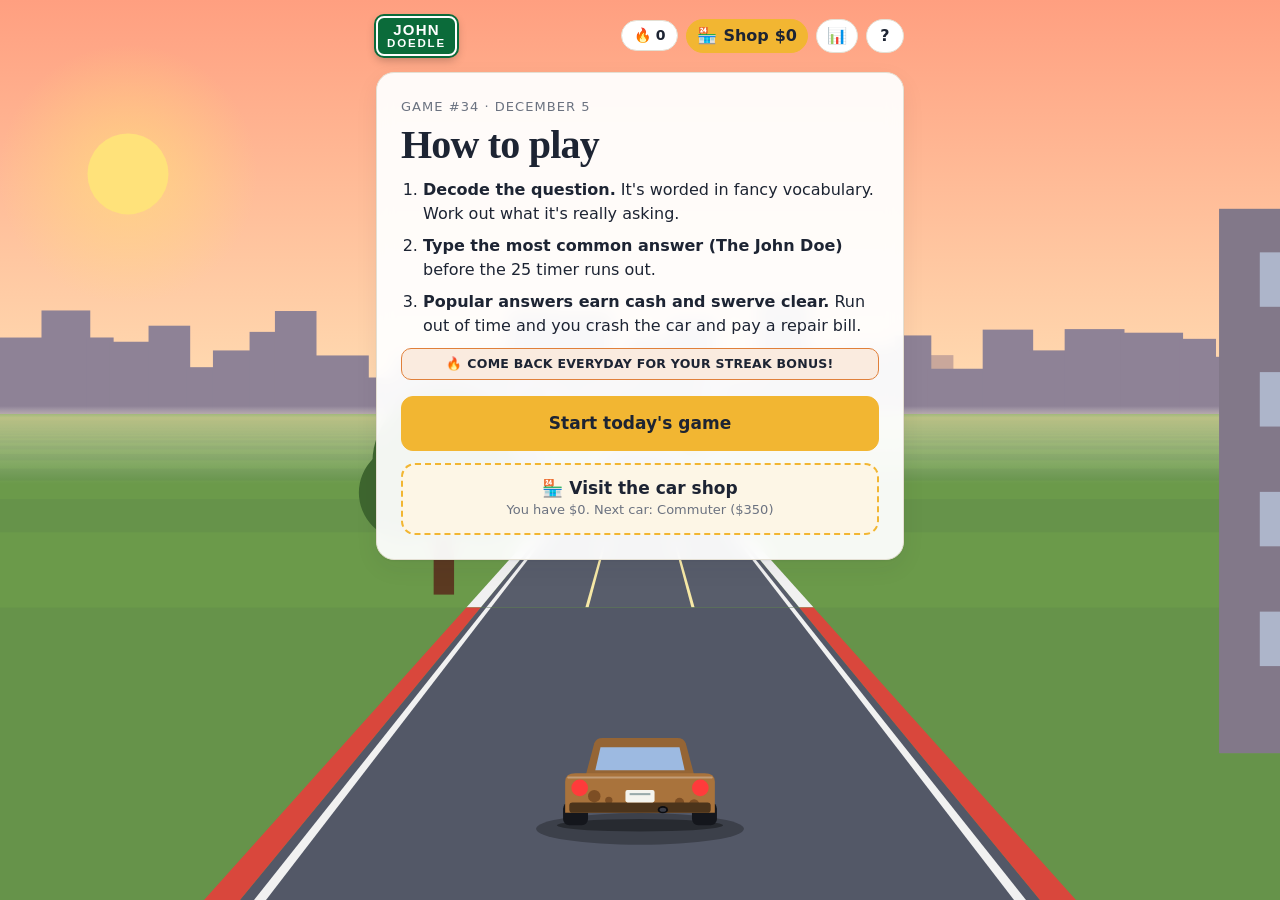
==== public/index.html @ d58e7b42 "Repair price per tier (cheapest car's price for the whole tier), animals drawn to real scale next to" ====
<!doctype html>
<html lang="en">
<head>
  <meta charset="utf-8">
  <meta name="viewport" content="width=device-width, initial-scale=1">
  <title>John Doedle</title>
  <meta name="description" content="A daily game of 7 questions. Decode a fancy-worded question and type the answer most people would give before the obstacle hits you. Earn cash and buy better cars.">
  <link rel="icon" href="favicon.svg" type="image/svg+xml">
  <link rel="apple-touch-icon" href="apple-touch-icon.png">
  <meta name="theme-color" content="#f2b632">
  <!-- Link previews (Open Graph / Twitter). Update the URLs below if you add a custom domain. -->
  <link rel="canonical" href="https://thedailystation.com/johndoedle/">
  <meta property="og:type" content="website">
  <meta property="og:site_name" content="John Doedle">
  <meta property="og:title" content="John Doedle: think like everyone else">
  <meta property="og:description" content="A daily game. You get a question, you type the answer most people would give. Answer before the obstacle hits you, earn cash, and buy better cars.">
  <meta property="og:url" content="https://thedailystation.com/johndoedle/">
  <meta property="og:image" content="https://thedailystation.com/johndoedle/og-image-v4.png">
  <meta property="og:image:width" content="1200">
  <meta property="og:image:height" content="630">
  <meta property="og:image:alt" content="A car driving down a road toward an obstacle, with an exit sign asking, in fancy vocabulary, for a fragrant bloom given as a gift">
  <meta name="twitter:card" content="summary_large_image">
  <meta name="twitter:title" content="John Doedle: think like everyone else">
  <meta name="twitter:description" content="A daily game. You get a question, you type the answer most people would give. Answer before the obstacle hits you, earn cash, and buy better cars.">
  <meta name="twitter:image" content="https://thedailystation.com/johndoedle/og-image-v4.png">
  <link rel="stylesheet" href="styles.css?v=__V__">
</head>
<body>
  <!-- Full-screen driving scene (drawn by scene.js). Decorative, so hidden from screen readers. -->
  <div class="scene" id="scene" aria-hidden="true"></div>

  <header class="top">
    <a class="brand" href="./" aria-label="John Doedle home">
      <span class="brand-sign" aria-hidden="true"><b>JOHN</b><b>DOEDLE</b></span>
    </a>
    <!-- Shown instead of the logo on the end screen, so players can go back to the hub without closing the app. -->
    <a class="home-btn" id="home-btn" href="https://thedailystation.com/" hidden aria-label="Return to The Daily Station"><span aria-hidden="true">&#9664; RETURN TO</span><span aria-hidden="true">DAILY STATION</span></a>
    <div class="chips">
      <span class="chip" id="streak-chip" title="Days in a row you've finished">🔥 <b id="streak">0</b></span>
      <button class="chip chip-btn wallet" id="wallet-btn" type="button" aria-label="Car shop. Your cash is shown on the button." title="Car shop: spend your cash"><span aria-hidden="true">&#127978;</span><span class="shop-word">Shop</span><b id="wallet">$0</b><i class="dot" id="shop-dot" hidden aria-hidden="true"></i></button>
      <button class="chip chip-btn" id="stats-btn" type="button" aria-label="Your stats" title="Your stats">&#128202;</button>
      <button class="chip chip-btn" id="help-btn" type="button" aria-label="How to play" title="How to play">?</button>
    </div>
  </header>

  <main>
    <p class="repair-tag" id="repair-tag" hidden>&#128295; Your car needs repairs</p>

    <!-- INTRO -->
    <section id="intro" class="card" hidden>
      <p class="eyebrow" id="intro-day"></p>
      <p class="reset-notice" id="reset-notice" hidden role="status"></p>
      <h1>How to play</h1>
      <ol class="steps htp">
        <li><b>Decode the question.</b> It's worded in fancy vocabulary. Work out what it's really asking.</li>
        <li><b>Type the most common answer (The John Doe)</b> before the <span id="htp-secs">25</span> timer runs out.</li>
        <li><b>Popular answers earn cash and swerve clear.</b> Run out of time and you crash the car and pay a repair bill.</li>
      </ol>
      <p class="streak-line">&#128293; COME BACK EVERYDAY FOR YOUR STREAK BONUS!</p>
      <section class="reward" id="reward" hidden aria-live="polite">
        <h2 id="reward-title">&#128293; Streak reward</h2>
        <div class="reward-items">
          <div class="reward-item"><span class="reward-ico" aria-hidden="true">&#128176;</span><b id="reward-pct">+10%</b><small>cash bonus on today's earnings</small></div>
          <div class="reward-item"><span class="reward-ico" aria-hidden="true">&#127873;</span><b>Mystery box</b><small id="reward-box-note">a random puzzle piece</small><button class="btn primary" type="button" id="reward-open">Open it</button></div>
        </div>
        <p class="reward-result" id="reward-result" role="status"></p>
      </section>
      <button class="btn primary" id="start">Start today's game</button>
      <button class="shop-cta" type="button" data-shop-cta><span class="shop-cta-t">&#127978; Visit the car shop</span><small class="shop-cta-s"></small></button>
    </section>

    <!-- PLAY -->
    <section id="play" class="card" hidden>
      <div class="meta">
        <span id="qnum">Question 1 of 7</span>
        <span id="running">$0 today</span>
      </div>
      <div class="timer" aria-hidden="true"><div class="timer-bar" id="timer-bar"></div></div>
      <div class="timer-text" id="timer-text" aria-live="off">25</div>
      <p class="eyebrow card-eyebrow">Next exit: the question is</p>
      <h2 id="prompt" class="answer-card"></h2>
      <p class="ask">Type the answer most people would give.</p>
      <form id="answer-form" autocomplete="off">
        <input id="answer" type="text" placeholder="Type your answer..." maxlength="40" autocapitalize="none" autocorrect="off" spellcheck="false" aria-label="Your answer">
        <button class="btn primary" type="submit" id="submit">Answer</button>
      </form>
      <p class="hint" id="answer-hint" role="alert" hidden>That's not an answer. Try again before time runs out.</p>
      <p class="judging" id="judging" role="status" hidden>Checking your answer...</p>
      <div id="feedback" class="feedback" hidden aria-live="polite">
        <div class="pts" id="fb-pts"></div>
        <div class="fb-level" id="fb-level"></div>
        <div class="fb-text" id="fb-text"></div>
        <div class="fb-plain" id="fb-plain"></div>
        <button class="btn" id="next">Next</button>
      </div>
    </section>

    <!-- RESULTS -->
    <section id="results" class="card" hidden>
      <p class="eyebrow" id="res-day"></p>
      <div class="finale" id="finale" aria-live="polite">
        <button class="mute-btn" id="mute-btn" type="button" aria-label="Sound on or off" title="Sound on or off">&#128266;</button>
        <div class="finale-won">
          <small id="finale-label">You won</small>
          <div class="finale-amt" id="finale-amt"><span id="total">$0</span></div>
          <div class="finale-sub" id="finale-sub">of $700 possible</div>
          <div class="finale-pills" id="finale-pills"></div>
        </div>
        <div class="finale-car" id="finale-car" hidden>
          <div class="finale-car-svg" id="finale-car-svg"></div>
          <div class="finale-chart" id="finale-chart" aria-hidden="true"></div>
          <div class="finale-fx" id="finale-fx" aria-hidden="true"></div>
          <div class="finale-status" id="finale-status"></div>
        </div>
        <div class="finale-line finale-cost" id="finale-cost" hidden></div>
        <div class="finale-line finale-cost" id="finale-debt" hidden></div>
      </div>
      <div class="after" id="after">
        <p class="verdict" id="verdict"></p>
        <button class="shop-cta" style="margin:0 0 16px" type="button" data-shop-cta><span class="shop-cta-t">&#127978; Visit the car shop</span><small class="shop-cta-s"></small></button>
        <ol class="breakdown" id="breakdown"></ol>
        <div class="actions">
          <button class="btn primary" id="share">Copy result</button>
          <span class="copied" id="copied" hidden>Copied!</span>
        </div>
        <p class="next-up">Next game in <b id="countdown">--:--:--</b></p>
      </div>
    </section>

    <noscript><p class="card">John Doedle needs JavaScript to run.</p></noscript>
  </main>

  <!-- How to play -->
  <dialog id="help-dialog" class="modal" aria-labelledby="help-title">
    <div class="modal-body">
      <h2 id="help-title">How to play</h2>
      <ol class="steps">
        <li><b>You get a question</b> on an exit sign, worded in fancy vocabulary (<em>Cite a savory garnish customarily strewn atop a baked, saucy disc of cheesy dough</em> means a pizza topping). Decode it first. The plain version is shown after you answer. A farm animal wanders onto the road far ahead, and it gets closer as the clock runs down. It gets bigger with every question.</li>
        <li><b>Type the answer most people would give</b> before it reaches you. Typos are forgiven.</li>
        <li><b>Score anything and you swerve clear.</b> Only running out of time makes you crash into it: an answer that isn't one of the options just shakes off and you can keep trying. Every crash costs a repair bill that depends on your car's tier: $25 for the starter tier, then $199, $1,581, $7,488 and $35,460 for the top tier. When your run ends you watch your winnings roll in, then your car is repaired automatically and the bill comes out of your cash. If the bill is bigger than your cash, your cash goes negative and you owe it: pay it off within a week or your most valuable car is taken as collateral (never the starter car, and it doesn't matter which car you are driving) and your balance goes back to $0.</li>
        <li><b>The more popular your answer, the more cash you earn.</b> Only the #1 answer (<em>pepperoni</em>) is a John Doe: $100. The next 3 are Average Joes ($85), the next 5 Neighbors ($60), the next 10 Strangers ($30). Every other answer on the list is an Alien: $10.</li>
        <li><b>Your cash adds up every day.</b> Spend it in the <b>Shop</b> (top right) on better cars. Cars are sorted by answer level: cheap starters are Aliens, and the absurd Midnight Monster Tractor is a John Doe.</li>
        <li><b>Every car boosts your winnings.</b> The car you have equipped adds a bonus to your total at the end of each round, from +1% for the first car up to +20,000% for the Big Green Tractor. The Midnight Monster Tractor gives no bonus: own it, finish 10 perfect games (7 out of 7 John Does) and you can reset to a new planet, keeping only the planet. Each planet adds +25% to all your winnings for good.</li>
        <li><b>Keep a streak.</b> Play two or more days in a row and each day starts with a cash bonus for that day's earnings (it grows every day, up to +50%) and a mystery box. A box holds a puzzle piece for one level of cars; collect enough pieces for a car and it's yours for free. Pricier levels have rarer pieces.</li>
      </ol>
      <p class="modal-note">Seven questions a day, with a new set at midnight Eastern time. A perfect day is $700.</p>
      <form method="dialog"><button class="btn primary" id="help-ok">Got it</button></form>
    </div>
  </dialog>

  <!-- Stats (built from this browser's saved games) -->
  <dialog id="stats-dialog" class="modal" aria-labelledby="stats-title">
    <div class="modal-body">
      <h2 id="stats-title">Your stats</h2>
      <div id="stats-content"></div>
      <p class="modal-note">Saved in this browser only.</p>
      <form method="dialog"><button class="btn">Close</button></form>
    </div>
  </dialog>

  <!-- Shop: spend your cash on cars -->
  <dialog id="shop-dialog" class="modal" aria-labelledby="shop-title">
    <div class="modal-body">
      <h2 id="shop-title">Car shop</h2>
      <p class="shop-wallet">Your cash: <b id="shop-balance">$0</b></p>
      <div class="shop-pieces" id="shop-pieces"></div>
      <p class="shop-msg" id="shop-msg" role="status" aria-live="polite"></p>
      <div id="shop-list"></div>
      <p class="modal-note">Buy a car with cash, or put puzzle pieces of its level toward it. Cash and pieces are saved in this browser.</p>
      <form method="dialog"><button class="btn">Close</button></form>
    </div>
  </dialog>

  <!-- Debt: the one-time warning, and the "thank you for your donation" notice when a car is taken -->
  <dialog id="debt-dialog" class="modal" aria-labelledby="debt-title">
    <div class="modal-body debt-body">
      <div class="debt-face" id="debt-face" aria-hidden="true">&#128512;</div>
      <h2 id="debt-title"></h2>
      <p id="debt-body"></p>
      <form method="dialog"><button class="btn primary">OK</button></form>
    </div>
  </dialog>

  <!-- Browsers keep script files for hours, which can mix an old game.js with new files and leave the page blank.
       The Worker replaces __V__ with the id of the current deployment, so every deploy makes every browser fetch fresh copies. -->
  <script type="importmap">
{
  "imports": {
    "./animals.js": "./animals.js?v=__V__",
    "./cars.js": "./cars.js?v=__V__",
    "./scene.js": "./scene.js?v=__V__",
    "./lib/bank.js": "./lib/bank.js?v=__V__",
    "./lib/daily-questions.js": "./lib/daily-questions.js?v=__V__",
    "./lib/fancy.js": "./lib/fancy.js?v=__V__",
    "./lib/planets.js": "./lib/planets.js?v=__V__",
    "./lib/questions.js": "./lib/questions.js?v=__V__",
    "./lib/questions2.js": "./lib/questions2.js?v=__V__",
    "./lib/rules.js": "./lib/rules.js?v=__V__",
    "./lib/schedule.js": "./lib/schedule.js?v=__V__",
    "./lib/scoring.js": "./lib/scoring.js?v=__V__",
    "./lib/standing.js": "./lib/standing.js?v=__V__",
    "./lib/text.js": "./lib/text.js?v=__V__"
  }
}
  </script>
  <script type="module" src="game.js?v=__V__"></script>
</body>
</html>
---- public/styles.css ----
:root {
  --bg: #f4f1ea;
  --card: #ffffff;
  --ink: #1d2433;
  --muted: #6b7280;
  --line: #e4dfd3;
  --accent: #f2b632;
  --accent-ink: #1d2433;
  --good: #2f9e63;
  --warn: #d9822b;
  --bad: #c9473f;
  --l-alien: #2f7fd6;
  --l-stranger: #8a4fd6;
  --l-neighbor: #d9822b;
  --l-joe: #b8a21a;
  --l-johndoe: #2f9e63;
  --l-imposter: #6b7280;
  --l-nothing: #6b7280;
  --shadow: 0 1px 2px rgba(29, 36, 51, .06), 0 8px 24px rgba(29, 36, 51, .06);
}
@media (prefers-color-scheme: dark) {
  :root {
    --bg: #12151d;
    --card: #1b202c;
    --ink: #f1eee6;
    --muted: #9aa3b2;
    --line: #2a3142;
    --shadow: none;
  }
}
* { box-sizing: border-box; }
html { -webkit-text-size-adjust: 100%; }
body {
  margin: 0;
  background: var(--bg);
  color: var(--ink);
  font: 16px/1.5 system-ui, -apple-system, "Segoe UI", Roboto, sans-serif;
  min-height: 100vh;
  display: flex;
  flex-direction: column;
}
[hidden] { display: none !important; }

.top {
  display: flex; align-items: center; justify-content: space-between;
  width: 100%; max-width: 560px; margin: 0 auto; padding: 16px;
}
.brand { display: flex; align-items: center; gap: 10px; color: inherit; text-decoration: none; }
.brand-mark {
  display: grid; place-items: center; width: 34px; height: 34px; border-radius: 9px;
  background: var(--accent); color: var(--accent-ink); font: 700 15px Georgia, serif;
}
.brand-name { font: 700 22px Georgia, "Times New Roman", serif; letter-spacing: -.01em; }
.chip { background: var(--card); border: 1px solid var(--line); padding: 4px 12px; border-radius: 999px; font-size: 14px; }

main { width: 100%; max-width: 560px; margin: 0 auto; padding: 0 16px 32px; flex: 1; }
.card { background: var(--card); border: 1px solid var(--line); border-radius: 18px; padding: 24px; box-shadow: var(--shadow); }
.eyebrow { margin: 0 0 8px; font-size: 13px; text-transform: uppercase; letter-spacing: .08em; color: var(--muted); }
h1 { margin: 0 0 12px; font: 700 40px/1.05 Georgia, "Times New Roman", serif; letter-spacing: -.02em; }
h2 { margin: 8px 0 20px; font: 700 26px/1.2 Georgia, "Times New Roman", serif; }
.lead { margin: 0 0 16px; font-size: 18px; }
.rules { margin: 0 0 24px; padding-left: 20px; color: var(--muted); }
.rules li { margin: 4px 0; }
.rules b { color: var(--ink); }

.btn {
  font: inherit; font-weight: 600; cursor: pointer; padding: 12px 20px; border-radius: 12px;
  border: 1px solid var(--line); background: var(--card); color: var(--ink);
}
.btn.primary { background: var(--accent); border-color: var(--accent); color: var(--accent-ink); }
.btn:hover { filter: brightness(.96); }
.btn:focus-visible, input:focus-visible { outline: 3px solid color-mix(in srgb, var(--accent) 60%, transparent); outline-offset: 2px; }
#intro .btn { width: 100%; padding: 14px; font-size: 17px; }

.meta { display: flex; justify-content: space-between; color: var(--muted); font-size: 14px; }
.timer { height: 8px; background: var(--line); border-radius: 99px; overflow: hidden; margin-top: 12px; }
.timer-bar { height: 100%; width: 100%; background: var(--good); transform-origin: left; transition: background .3s; }
.timer-bar.low { background: var(--warn); }
.timer-bar.critical { background: var(--bad); }
.timer-text { text-align: right; font-variant-numeric: tabular-nums; font-size: 14px; color: var(--muted); margin-top: 4px; }

#answer-form { display: flex; gap: 8px; }
#answer-form input {
  flex: 1; min-width: 0; font: inherit; font-size: 18px; padding: 12px 14px; border-radius: 12px;
  border: 2px solid var(--line); background: var(--bg); color: var(--ink);
}
#answer-form input:focus { border-color: var(--accent); outline: none; }

.hint { margin: 8px 0 0; color: var(--bad); font-size: 14px; }
#answer-form input[aria-invalid="true"] { border-color: var(--bad); }
.shake { animation: shake .4s; }
@keyframes shake {
  10%, 90% { transform: translateX(-2px); }
  20%, 80% { transform: translateX(4px); }
  30%, 50%, 70% { transform: translateX(-7px); }
  40%, 60% { transform: translateX(7px); }
}
.feedback { margin-top: 20px; padding: 16px; border-radius: 14px; background: var(--bg); border: 1px solid var(--line); text-align: center; }
.feedback .pts { font: 700 44px/1 Georgia, serif; }
.feedback .fb-text { margin: 6px 0 14px; color: var(--muted); }
.fb-level { margin-top: 4px; font-weight: 700; }
.lvl-alien { color: var(--l-alien); }
.lvl-stranger { color: var(--l-stranger); }
.lvl-neighbor { color: var(--l-neighbor); }
.lvl-joe { color: var(--l-joe); }
.lvl-johndoe { color: var(--l-johndoe); }
.lvl-imposter { color: var(--l-imposter); }
.lvl-nothing { color: var(--l-nothing); }
.levels { list-style: none; margin: 0 0 12px; padding: 0; border: 1px solid var(--line); border-radius: 12px; overflow: hidden; }
.levels li { display: flex; justify-content: space-between; gap: 16px; align-items: baseline; padding: 9px 14px; border-top: 1px solid var(--line); font-weight: 600; }
.levels li:first-child { border-top: 0; }
.levels small { font-weight: 400; color: var(--muted); }
.levels b { font-variant-numeric: tabular-nums; white-space: nowrap; }
.rules-note { margin: 0 0 24px; color: var(--muted); }
.rules-note b { color: var(--ink); }

.score { font: 700 72px/1 Georgia, serif; }
.score small { font: 400 20px system-ui, sans-serif; color: var(--muted); margin-left: 8px; }
.verdict { margin: 4px 0 20px; font-size: 18px; }
.breakdown { list-style: none; margin: 0 0 20px; padding: 0; display: grid; gap: 10px; }
.breakdown li { border: 1px solid var(--line); border-radius: 12px; padding: 12px 14px; }
.row-top { display: flex; justify-content: space-between; gap: 12px; align-items: baseline; }
.row-q { font-weight: 600; }
.row-pts { font-weight: 700; font-variant-numeric: tabular-nums; white-space: nowrap; }
.row-you { color: var(--muted); font-size: 14px; margin-top: 2px; }
.row-top3 { color: var(--muted); font-size: 13px; margin-top: 6px; }

.actions { display: flex; align-items: center; gap: 12px; }
.copied { color: var(--good); font-weight: 600; }
.next-up { margin: 20px 0 0; color: var(--muted); font-size: 14px; }
.next-up b { color: var(--ink); font-variant-numeric: tabular-nums; }

footer { text-align: center; color: var(--muted); font-size: 13px; padding: 16px; }

@media (max-width: 420px) {
  h1 { font-size: 34px; }
  /* keep the Ask button beside the input so it stays visible above the on-screen keyboard */
  #answer-form { flex-wrap: nowrap; }
  #answer-form input { flex: 1 1 0; min-width: 0; padding: 12px; }
  #answer-form .btn { padding: 12px 16px; flex: none; }
}
@media (prefers-reduced-motion: reduce) { .timer-bar { transition: none; } .shake { animation: none; } }

.card-eyebrow { margin: 16px 0 0; }
.answer-card { margin: 4px 0 6px; font-size: 38px; line-height: 1.1; }
.ask { margin: 0 0 16px; color: var(--muted); }
.judging { margin: 12px 0 0; text-align: center; color: var(--muted); }
#answer-form { flex-wrap: wrap; }
@media (min-width: 421px) { #answer-form input { flex: 1 1 260px; } }

/* ===== driving scene: a full-screen canvas behind everything (drawn by scene.js) ===== */
html { background: #7cc2ff; }
body { background: transparent; }
.scene { position: fixed; inset: 0; z-index: 0; overflow: hidden; pointer-events: none; background: #7cc2ff; }
.scene canvas { display: block; }
/* game panels float over the scene */
.card { background: color-mix(in srgb, var(--card) 94%, transparent); -webkit-backdrop-filter: blur(8px); backdrop-filter: blur(8px); }
.top, main { position: relative; z-index: 1; }
.brand { padding: 5px 12px 5px 5px; border-radius: 14px; background: color-mix(in srgb, var(--card) 90%, transparent); -webkit-backdrop-filter: blur(8px); backdrop-filter: blur(8px); }
main { padding-bottom: 24px; }

@keyframes blink { 50% { opacity: .25; } }
@keyframes pop { 0% { opacity: 0; transform: translateY(10px) scale(.8); } 20% { opacity: 1; transform: translateY(0) scale(1.15); } 100% { opacity: 0; transform: translateY(-22px); } }
.fuel-note { margin: -8px 0 18px; color: var(--muted); }

/* ===== highway exit sign for the answer ===== */
.answer-card { display: inline-block; max-width: 100%; margin: 6px 0 8px; padding: 10px 22px; background: #0b6b3a; color: #fff; border: 3px solid #fff; border-radius: 10px; box-shadow: 0 0 0 3px #0b6b3a, 0 6px 14px rgba(0, 0, 0, .25); font: 800 28px/1.15 system-ui, -apple-system, "Segoe UI", sans-serif; letter-spacing: .01em; overflow-wrap: anywhere; }

@media (max-width: 420px) {
  .answer-card { font-size: 24px; padding: 9px 16px; }
}
@media (prefers-reduced-motion: reduce) {
  .scene *, .scene *::before, .scene *::after { animation: none !important; transition: none !important; }
}

/* ===== header buttons, dialogs, stats ===== */
.chips { display: flex; align-items: center; gap: 8px; }
.chip-btn { font: inherit; font-weight: 700; color: var(--ink); cursor: pointer; min-width: 38px; min-height: 34px; padding: 4px 10px; }
.chip-btn:hover { filter: brightness(.95); }
.chip-btn:disabled { opacity: .4; cursor: not-allowed; }
.chip-btn:focus-visible { outline: 3px solid color-mix(in srgb, var(--accent) 60%, transparent); outline-offset: 2px; }
.modal { width: calc(100% - 24px); max-width: 520px; padding: 0; border: 1px solid var(--line); border-radius: 18px; background: var(--card); color: var(--ink); box-shadow: 0 24px 60px rgba(0, 0, 0, .35); }
.modal::backdrop { background: rgba(10, 14, 28, .6); }
.modal-body { padding: 22px; max-height: min(82vh, 640px); overflow-y: auto; }
.modal h2 { margin: 0 0 14px; font: 700 26px Georgia, "Times New Roman", serif; }
.modal h3 { margin: 18px 0 8px; font: 700 15px system-ui, sans-serif; text-transform: uppercase; letter-spacing: .06em; color: var(--muted); }
.modal form { margin-top: 16px; }
.modal .btn { width: 100%; padding: 13px; }
.modal-note { margin: 12px 0 0; color: var(--muted); font-size: 14px; }
.steps { margin: 0; padding-left: 22px; }
.steps li { margin: 0 0 12px; }
.stats-empty { margin: 0; color: var(--muted); }
.stat-tiles { display: grid; grid-template-columns: repeat(4, 1fr); gap: 8px; }
.stat-tile { display: flex; flex-direction: column; gap: 2px; padding: 10px 6px; text-align: center; background: var(--bg); border: 1px solid var(--line); border-radius: 12px; }
.stat-tile b { font: 700 20px Georgia, serif; line-height: 1.2; overflow-wrap: anywhere; }
.stat-tile span { color: var(--muted); font-size: 12px; }
.stat-bars { display: flex; align-items: flex-end; gap: 4px; height: 110px; padding: 6px 0 0; }
.stat-bar { flex: 1; min-width: 0; height: 100%; display: flex; flex-direction: column; justify-content: flex-end; align-items: center; gap: 3px; }
.stat-bar i { display: block; width: 100%; max-width: 26px; border-radius: 5px 5px 2px 2px; background: var(--accent); }
.stat-bar small { color: var(--muted); font-size: 10px; font-variant-numeric: tabular-nums; }
.stat-dist { list-style: none; margin: 0; padding: 0; display: grid; gap: 7px; }
.stat-dist li { display: grid; grid-template-columns: 138px 1fr 28px; gap: 8px; align-items: center; font-size: 14px; }
.stat-dist li > span { font-weight: 600; white-space: nowrap; }
.stat-dist em { font-style: normal; text-align: right; color: var(--muted); font-variant-numeric: tabular-nums; }
.stat-track { height: 10px; background: var(--line); border-radius: 99px; overflow: hidden; }
.stat-track i { display: block; height: 100%; border-radius: 99px; }
.bg-alien { background: var(--l-alien); } .bg-stranger { background: var(--l-stranger); } .bg-neighbor { background: var(--l-neighbor); }
.bg-joe { background: var(--l-joe); } .bg-johndoe { background: var(--l-johndoe); } .bg-imposter, .bg-nothing { background: var(--l-imposter); }
@media (max-width: 420px) {
  .stat-tiles { grid-template-columns: repeat(2, 1fr); }
  .stat-dist li { grid-template-columns: 112px 1fr 24px; font-size: 13px; }
  .modal-body { padding: 18px; }
}

/* very small phones: keep the header and gas row on one line */
@media (max-width: 360px) {
  .brand-name { font-size: 18px; white-space: nowrap; }
  .brand-mark { width: 30px; height: 30px; font-size: 13px; }
  .top { padding: 12px; gap: 8px; }
  .chips { gap: 5px; }
  .chip { padding: 4px 9px; }
  .chip-btn { min-width: 34px; }
  main { padding: 0 12px 24px; }
}
/* short screens: tighten the card so the road and car stay visible underneath */
@media (max-height: 720px) {
  .card { padding: 16px; }
  .ask { display: none; }
  .answer-card { margin: 2px 0 10px; }
  .card-eyebrow { margin-top: 8px; }
  .timer-text { margin-top: 2px; }
  .feedback { margin-top: 12px; padding: 12px; }
  .feedback .pts { font-size: 36px; }
  .feedback .fb-text { margin: 4px 0 10px; }
  h1 { font-size: 30px; }
  .lead { font-size: 16px; margin-bottom: 12px; }
  .levels li { padding: 7px 12px; }
}

/* ===== shop and wallet ===== */
.wallet { display: inline-flex; align-items: center; gap: 6px; }
.wallet b { font-variant-numeric: tabular-nums; }
.shop-wallet { margin: 0 0 4px; font-size: 18px; }
.shop-wallet b { font: 800 24px Georgia, serif; color: var(--l-johndoe); }
.shop-msg { min-height: 1.4em; margin: 0 0 10px; color: var(--muted); font-size: 14px; }
.shop-list { list-style: none; margin: 0 0 8px; padding: 0; display: grid; gap: 10px; }
.shop-item { display: grid; grid-template-columns: 92px 1fr auto; gap: 12px; align-items: center; padding: 10px 12px; border: 1px solid var(--line); border-radius: 14px; background: var(--bg); }
.shop-item.equipped { border-color: var(--accent); box-shadow: 0 0 0 2px color-mix(in srgb, var(--accent) 45%, transparent); }
.shop-item.locked .shop-pic { filter: saturate(.55) brightness(.9); }
.shop-pic svg { display: block; width: 100%; height: auto; }
.shop-name { display: flex; flex-wrap: wrap; align-items: center; gap: 6px; font-weight: 700; }
.shop-blurb { color: var(--muted); font-size: 13px; }
.shop-price { margin-top: 2px; font: 800 16px system-ui, sans-serif; font-variant-numeric: tabular-nums; }
.modal .shop-btn { width: auto; min-width: 86px; padding: 9px 12px; font-size: 14px; white-space: nowrap; }
.shop-btn:disabled { opacity: .6; cursor: default; }
@media (max-width: 420px) {
  .shop-item { grid-template-columns: 70px 1fr; }
  .shop-item .shop-btn { grid-column: 1 / -1; width: 100%; }
}
/* the road is in the lower half of the screen: keep the game panel compact so the obstacle stays visible */
@media (max-height: 760px) { .feedback .fb-text { font-size: 14px; } }

/* compact header and result panel so the road below stays visible */
@media (max-width: 440px) {
  .brand-name { font-size: 17px; white-space: nowrap; }
  .chips { gap: 5px; }
  .chip { padding: 3px 9px; }
  .chip-btn { min-width: 34px; }
  .card { padding: 18px; }
}
@media (max-width: 430px) { .brand-name { display: none; } .brand { padding-right: 5px; } }
@media (max-height: 800px) { .ask { display: none; } }
.feedback { display: grid; grid-template-columns: auto 1fr; gap: 2px 14px; align-items: center; text-align: left; margin-top: 12px; padding: 12px 14px; }
.feedback .pts { grid-row: 1 / 3; font-size: 34px; line-height: 1; text-align: center; }
.feedback .fb-level { grid-column: 2; margin: 0; font-size: 14px; }
.feedback .fb-text { grid-column: 2; margin: 0; font-size: 13px; line-height: 1.35; }
.feedback #next { grid-column: 1 / -1; margin-top: 10px; }

.repair-note { margin: -6px 0 16px; color: var(--muted); }

.repair-tag { margin: 0 0 12px; padding: 8px 14px; border-radius: 12px; background: color-mix(in srgb, #e0503f 14%, var(--card)); border: 1px solid #e0503f; color: #b83a2b; font: 700 14px system-ui, sans-serif; }
@media (prefers-color-scheme: dark) { .repair-tag { color: #ff8f80; } }

/* shop button in the header, and the big shop buttons on the start/results screens */
.chip.wallet { position: relative; background: var(--accent); border-color: var(--accent); color: var(--accent-ink); font-weight: 700; }
.chip.wallet .shop-word { font-weight: 800; }
.chip.wallet .dot { position: absolute; top: -3px; right: -3px; width: 12px; height: 12px; border-radius: 50%; background: #e0503f; border: 2px solid var(--bg); animation: shopping 1.4s ease-in-out infinite; }
.shop-cta { display: block; width: 100%; margin-top: 12px; padding: 13px 16px; text-align: center; cursor: pointer; border-radius: 14px; border: 2px dashed var(--accent); background: color-mix(in srgb, var(--accent) 12%, var(--card)); color: var(--ink); font: inherit; }
.shop-cta-t { display: block; font: 800 17px system-ui, sans-serif; }
.shop-cta-s { display: block; margin-top: 2px; color: var(--muted); font-size: 13px; }
.shop-cta:hover, .shop-cta:focus-visible { border-style: solid; }
.shop-cta.hot { border-style: solid; animation: shopping 1.6s ease-in-out infinite; }
@keyframes shopping { 50% { transform: scale(1.04); } }
@media (prefers-reduced-motion: reduce) { .shop-cta.hot, .chip.wallet .dot { animation: none; } }

/* streak reward */
.reward { margin: 0 0 14px; padding: 14px; border-radius: 14px; border: 2px solid var(--accent); background: color-mix(in srgb, var(--accent) 14%, var(--card)); }
.reward h2 { margin: 0 0 10px; font: 800 20px Georgia, serif; }
.reward-items { display: grid; grid-template-columns: 1fr 1fr; gap: 10px; }
.reward-item { display: grid; gap: 4px; justify-items: start; padding: 10px; border-radius: 12px; background: var(--card); border: 1px solid var(--line); }
.reward-item b { font: 800 20px system-ui, sans-serif; }
.reward-item small { color: var(--muted); font-size: 12px; }
.reward-ico { font-size: 22px; }
.reward-item .btn { padding: 7px 12px; font-size: 14px; width: auto; }
.reward-result { margin: 10px 0 0; min-height: 1.2em; font-weight: 700; }
@media (max-width: 420px) { .reward-items { grid-template-columns: 1fr; } }

/* shop sections by level and puzzle pieces */
.shop-pieces { margin: 0 0 10px; }
.piece-chips { display: flex; flex-wrap: wrap; gap: 6px; margin-bottom: 8px; }
.piece-chip { padding: 3px 10px; border-radius: 999px; border: 1px solid var(--line); background: var(--bg); font: 700 13px system-ui, sans-serif; cursor: help; }
.box-row { display: flex; flex-wrap: wrap; gap: 8px; align-items: center; justify-content: space-between; font-size: 14px; }
.shop-sec { margin: 0 0 14px; }
.shop-sec-h { margin: 0 0 8px; font: 800 17px Georgia, serif; }
.shop-sec-h small { font: 600 12px system-ui, sans-serif; color: var(--muted); }
.shop-puzzle { margin-top: 3px; font-size: 13px; letter-spacing: 1px; }
.shop-actions { display: grid; gap: 6px; }
.modal .shop-btn.piece { border-color: var(--l-stranger); color: var(--l-stranger); }
/* the "Use a ... piece" button wears the colour of the piece's rarity */
.modal .shop-btn.pc-alien { border-color: var(--l-alien); color: var(--l-alien); }
.modal .shop-btn.pc-stranger { border-color: var(--l-stranger); color: var(--l-stranger); }
.modal .shop-btn.pc-neighbor { border-color: var(--l-neighbor); color: var(--l-neighbor); }
.modal .shop-btn.pc-joe { border-color: var(--l-joe); color: var(--l-joe); }
.modal .shop-btn.pc-johndoe { border-color: var(--l-johndoe); color: var(--l-johndoe); }
@media (max-width: 420px) { .shop-item .shop-actions { grid-column: 1 / -1; } }
@media (max-width: 350px) { .chip.wallet .shop-word { display: none; } }

/* ===== slim, sleek question panel (game-HUD look) ===== */
#play.card { padding: 12px 14px 14px; border-radius: 16px; border: 1px solid rgba(255, 255, 255, .14); background: rgba(14, 18, 28, .78); color: #f4f1ea; box-shadow: 0 10px 30px rgba(0, 0, 0, .35); }
#play .meta { color: rgba(244, 241, 234, .7); font: 700 11px system-ui, sans-serif; letter-spacing: .08em; text-transform: uppercase; }
#play .timer { height: 5px; margin-top: 8px; background: rgba(255, 255, 255, .16); }
#play .timer-text { position: absolute; width: 1px; height: 1px; overflow: hidden; clip-path: inset(50%); } /* the bar and the road show time; kept for screen readers */
#play .card-eyebrow { margin: 10px 0 0; color: rgba(244, 241, 234, .55); font-size: 10px; letter-spacing: .14em; }
#play .answer-card { display: block; margin: 4px 0 10px; padding: 8px 14px; border-width: 2px; border-radius: 8px; box-shadow: 0 0 0 2px #0b6b3a, 0 4px 10px rgba(0, 0, 0, .3); font-size: 22px; line-height: 1.15; text-align: center; }
#play .ask { margin: 0 0 8px; color: rgba(244, 241, 234, .6); font-size: 12px; }
#play #answer-form { flex-wrap: nowrap; gap: 0; padding: 4px; border-radius: 999px; background: rgba(255, 255, 255, .1); border: 1px solid rgba(255, 255, 255, .22); transition: border-color .2s, box-shadow .2s; }
#play #answer-form:focus-within { border-color: var(--accent); box-shadow: 0 0 0 3px color-mix(in srgb, var(--accent) 35%, transparent); }
#play #answer-form input { flex: 1 1 auto; min-width: 0; padding: 9px 14px; border: 0; border-radius: 999px; background: transparent; color: #fff; font-size: 17px; }
#play #answer-form input::placeholder { color: rgba(244, 241, 234, .5); }
#play #answer-form input:focus { border: 0; outline: none; }
#play #answer-form input[aria-invalid="true"] { color: #ff9b8f; }
#play #answer-form .btn { flex: none; padding: 9px 18px; border-radius: 999px; font-size: 15px; }
#play .hint { color: #ff9b8f; }
#play .judging { color: rgba(244, 241, 234, .7); }
#play .feedback { background: rgba(255, 255, 255, .08); border-color: rgba(255, 255, 255, .16); margin-top: 12px; padding: 12px; }
#play .feedback .fb-text { color: rgba(244, 241, 234, .75); margin-bottom: 10px; }
#play .feedback .btn:not(.primary) { background: var(--accent); border-color: var(--accent); color: var(--accent-ink); }
#play .feedback .pts { font-size: 36px; }

.modal-x { position: sticky; top: 0; float: right; z-index: 3; width: 38px; height: 38px; margin: -8px -8px 0 8px; border-radius: 50%; border: 1px solid var(--line); background: var(--card); color: var(--ink); font: 400 26px/1 system-ui, sans-serif; cursor: pointer; box-shadow: 0 2px 8px rgba(0, 0, 0, .2); }
.modal-x:hover { background: var(--accent); border-color: var(--accent); color: var(--accent-ink); }

.fb-plain { margin: -4px 0 12px; font-size: 13px; font-style: italic; opacity: .8; }
#play .answer-card.long { font-size: 17px; line-height: 1.25; padding: 8px 12px; }

/* ===== tidy result card after answering: amount + level on one row, then the explanation, then the button ===== */
#play .feedback { display: grid; grid-template-columns: auto 1fr; grid-template-rows: auto; gap: 6px 14px; align-items: center; text-align: left; margin-top: 10px; padding: 12px 14px; }
#play .feedback .pts { grid-column: 1; grid-row: 1; font-size: 34px; line-height: 1; text-align: left; }
#play .feedback .fb-level { grid-column: 2; grid-row: 1; margin: 0; font-size: 16px; font-weight: 800; }
#play .feedback .fb-text { grid-column: 1 / -1; grid-row: 2; margin: 0; font-size: 14px; line-height: 1.4; }
#play .feedback .fb-plain { grid-column: 1 / -1; grid-row: 3; margin: 0; padding-top: 6px; border-top: 1px solid rgba(255, 255, 255, .14); font-size: 12.5px; }
#play .feedback #next { grid-column: 1 / -1; grid-row: 4; margin-top: 6px; padding: 11px; }

/* results: the fixed top answers for each question */
.row-best { margin-top: 8px; }
.row-best summary { cursor: pointer; font: 700 13px system-ui, sans-serif; color: var(--muted); padding: 4px 0; }
.best-list { list-style: none; margin: 6px 0 0; padding: 0; display: flex; flex-wrap: wrap; gap: 6px; }
.best-chip { padding: 3px 9px; border: 1px solid currentColor; border-radius: 999px; font: 600 13px system-ui, sans-serif; background: color-mix(in srgb, currentColor 8%, transparent); }
.best-chip b { font-weight: 800; }
.best-chip.yours { background: color-mix(in srgb, currentColor 25%, transparent); box-shadow: 0 0 0 2px currentColor; }

/* ===== end-of-game scene ===== */
.finale { position: relative; text-align: center; margin: 0 0 14px; }
.finale-won small { display: block; color: var(--muted); font: 700 12px system-ui, sans-serif; letter-spacing: .12em; text-transform: uppercase; }
.finale-amt { font: 800 64px/1.05 Georgia, serif; font-variant-numeric: tabular-nums; color: var(--l-johndoe); text-shadow: 0 2px 0 rgba(0, 0, 0, .08); }
.finale-amt.pop { animation: finalePop .7s cubic-bezier(.2, 1.6, .4, 1); }
.finale-amt.down { color: #e0503f; }
.finale-sub { color: var(--muted); font-size: 14px; }
.finale.flash::before { content: ""; position: absolute; inset: -10px; border-radius: 18px; pointer-events: none; background: radial-gradient(circle, rgba(255, 214, 90, .55), transparent 65%); animation: finaleFlash 1.8s ease-out forwards; }
@keyframes finalePop { 0% { transform: scale(.7); } 60% { transform: scale(1.18); } 100% { transform: scale(1); } }
@keyframes finaleFlash { 0% { opacity: 0; } 25% { opacity: 1; } 100% { opacity: 0; } }
.finale-line { margin: 8px auto 0; padding: 6px 14px; width: fit-content; max-width: 100%; border-radius: 999px; font: 800 15px system-ui, sans-serif; background: color-mix(in srgb, var(--accent) 22%, var(--card)); border: 1px solid var(--accent); opacity: 0; transform: translateY(8px); }
.finale-line.in { opacity: 1; transform: none; transition: opacity .4s, transform .4s; }
.finale-cost { background: color-mix(in srgb, #e0503f 14%, var(--card)); border-color: #e0503f; color: #b83a2b; }
.finale-car { position: relative; margin: 12px auto 0; max-width: 340px; padding: 8px 8px 10px; border-radius: 16px; background: linear-gradient(#cfe7ff, #e8f3ff 55%, #8e949f 55%, #6e7480); border: 1px solid var(--line); overflow: hidden; }
.finale-car[hidden] { display: none; }
.finale-car-svg { position: relative; opacity: 0; transform: translateX(-40px); }
.finale-car-svg.in { opacity: 1; transform: none; transition: opacity .5s, transform .6s cubic-bezier(.2, .9, .3, 1); }
.finale-car-svg svg { display: block; width: 100%; height: auto; }
.finale-car-svg.repairing svg { animation: carShake .18s linear infinite; }
@keyframes carShake { 25% { transform: translate(1px, -1px); } 75% { transform: translate(-1px, 1px); } }
.wrench { position: absolute; top: 4%; left: 20%; font-size: 30px; animation: wrenchMove 1.1s ease-in-out infinite alternate; }
@keyframes wrenchMove { from { transform: translate(0, 0) rotate(-25deg); } to { transform: translate(150px, 12px) rotate(25deg); } }
.finale-status { margin-top: 4px; font: 800 15px system-ui, sans-serif; color: #1d2433; }
.finale-fx { position: absolute; inset: 0; pointer-events: none; overflow: visible; }
.fx-bit { position: absolute; font-size: 20px; animation: fxFly 1.4s ease-out forwards; }
@keyframes fxFly { 0% { opacity: 1; transform: translate(-50%, -50%) scale(.6); } 70% { opacity: 1; } 100% { opacity: 0; transform: translate(calc(-50% + var(--dx)), calc(-50% + var(--dy) + 60px)) rotate(var(--rot)) scale(1); } }
.finale-won { position: relative; }
.after { transition: opacity .6s; }
.after.pending { opacity: 0; pointer-events: none; max-height: 0; overflow: hidden; }
@media (prefers-reduced-motion: reduce) { .finale-amt.pop, .finale-car-svg.repairing svg, .wrench, .finale.flash::before { animation: none; } .fx-bit { display: none; } }

/* results: pick a level to see its answers */
.best-tabs { display: flex; flex-wrap: wrap; gap: 6px; margin: 6px 0 4px; }
.best-tab { padding: 5px 11px; border-radius: 999px; border: 1.5px solid currentColor; background: transparent; font: 700 12.5px system-ui, sans-serif; cursor: pointer; }
.best-tab[aria-selected="true"] { background: currentColor; }
.best-tab[aria-selected="true"] span { color: #fff; }
.best-note { margin: 4px 0 0; color: var(--muted); font-size: 12.5px; }

/* ===== repair scuffle: a cartoon fight cloud full of cleaning supplies and gloved arms ===== */
.mute-btn { position: absolute; top: -6px; right: -4px; z-index: 3; width: 34px; height: 34px; border-radius: 50%; border: 1px solid var(--line); background: var(--card); font-size: 16px; cursor: pointer; }
.scuffle { position: absolute; left: 50%; top: 50%; width: 82%; transform: translate(-50%, -50%); pointer-events: none; z-index: 2; }
.scuffle svg { display: block; width: 100%; height: auto; overflow: visible; filter: drop-shadow(0 4px 6px rgba(0, 0, 0, .25)); }
.scuffle.in { animation: scuffleIn .38s cubic-bezier(.2, 1.6, .4, 1) both; }
.scuffle.out { animation: scuffleOut .3s ease-in forwards; }
@keyframes scuffleIn { from { transform: translate(-50%, -50%) scale(.1) rotate(-30deg); } to { transform: translate(-50%, -50%) scale(1) rotate(0); } }
@keyframes scuffleOut { to { transform: translate(-50%, -50%) scale(1.5) rotate(25deg); opacity: 0; } }
.scuffle .cloud { transform-origin: 100px 70px; animation: cloudWobble .24s linear infinite; }
@keyframes cloudWobble { 0% { transform: translate(0, 0) rotate(0); } 25% { transform: translate(3px, -2px) rotate(2deg); } 50% { transform: translate(-2px, 3px) rotate(-2deg); } 75% { transform: translate(-3px, -1px) rotate(1.5deg); } }
.scuffle .poke { animation: poke .3s ease-in-out infinite alternate; }
@keyframes poke { from { transform: translateX(-16px); } to { transform: translateX(8px); } }
.scuffle .twinkle { animation: twinkle .5s ease-in-out infinite alternate; transform-box: fill-box; transform-origin: center; }
@keyframes twinkle { from { transform: scale(.7) rotate(-15deg); opacity: .6; } to { transform: scale(1.3) rotate(15deg); opacity: 1; } }
.bam { position: absolute; font: 900 22px/1 Impact, "Arial Black", system-ui, sans-serif; color: #ffd23f; -webkit-text-stroke: 3px #1d2433; paint-order: stroke fill; text-shadow: 2px 2px 0 #1d2433; transform: rotate(var(--r)); animation: bamPop .7s ease-out forwards; white-space: nowrap; }
@keyframes bamPop { 0% { opacity: 0; transform: rotate(var(--r)) scale(.3); } 20% { opacity: 1; transform: rotate(var(--r)) scale(1.25); } 80% { opacity: 1; transform: rotate(var(--r)) scale(1); } 100% { opacity: 0; transform: rotate(var(--r)) translateY(-14px) scale(1); } }
@media (prefers-reduced-motion: reduce) { .scuffle .cloud, .scuffle .poke, .scuffle .twinkle { animation: none; } }
.finale-car.fighting { overflow: visible; }
.scuffle { width: 66%; }
@keyframes poke { from { transform: translateX(-6px); } to { transform: translateX(16px); } }
#play .hint { display: inline-block; margin: 8px 0 0; padding: 4px 12px; border-radius: 999px; background: rgba(255, 110, 90, .18); border: 1px solid #ff9b8f; font: 700 13px system-ui, sans-serif; }

/* header logo: the green exit sign */
.brand { padding: 0; background: none; -webkit-backdrop-filter: none; backdrop-filter: none; }
.brand-sign { display: inline-flex; flex-direction: column; align-items: center; gap: 1px; padding: 4px 9px 4px; border-radius: 8px; background: #0b6b3a; border: 2px solid #fff; box-shadow: 0 0 0 2px #0b6b3a, 0 4px 10px rgba(0, 0, 0, .25); font-family: "Arial Black", Arial, system-ui, sans-serif; line-height: 1; }
.brand-sign b { font-weight: 900; color: #fff; font-size: 15px; letter-spacing: .08em; }
.brand-sign b + b { color: #fff; font-size: 11.5px; letter-spacing: .16em; }

/* car multipliers, the tractor's prestige bar and planets */
.finale-pills { display: flex; flex-direction: column; align-items: center; gap: 6px; margin-top: 8px; }
.finale-pills .finale-line { margin: 0; }
.shop-mult { margin-top: 2px; font: 700 12.5px system-ui, sans-serif; color: var(--l-johndoe); }
.shop-planet { margin: 0 0 8px; font: 700 14px system-ui, sans-serif; }
.prestige { margin-top: 8px; padding: 8px 10px; border-radius: 10px; border: 1px dashed var(--accent); background: color-mix(in srgb, var(--accent) 10%, var(--bg)); }
.prestige.locked { opacity: .55; filter: grayscale(.6); }
.prestige-label { font: 800 13px system-ui, sans-serif; margin-bottom: 5px; }
.prestige-track { height: 10px; border-radius: 99px; background: var(--line); overflow: hidden; }
.prestige-track i { display: block; height: 100%; background: linear-gradient(90deg, #2f9e63, #ffd23f); border-radius: 99px; transition: width .6s; }
.prestige small { display: block; margin-top: 5px; color: var(--muted); font-size: 11.5px; line-height: 1.3; }
.chip { white-space: nowrap; }

/* start screen: how to play */
.htp { padding-left: 22px; margin: 0 0 10px; }
.htp li { margin: 8px 0; }
.htp-note { color: var(--muted); margin: 6px 0 14px; }

/* the car turns into a see-through graph of how you ranked */
.finale-car { transition: background .8s; }
.finale-car.graphing { background: linear-gradient(rgba(16, 22, 40, .62), rgba(16, 22, 40, .62)), linear-gradient(#cfe7ff, #e8f3ff 55%, #8e949f 55%, #6e7480); }
.finale-car-svg { transition: opacity 1s, filter 1s, transform .6s; }
.finale-car-svg.fading { opacity: 0 !important; filter: blur(6px); transform: scale(.96) !important; }
.finale-chart { position: absolute; left: 8px; right: 8px; top: 8px; opacity: 0; transition: opacity 1s .2s; pointer-events: none; }
.finale-chart.show { opacity: 1; }
.finale-chart svg { display: block; overflow: visible; }
.finale-chart.done #chart-bubble-bg { fill: #5dffb0; }
.finale-car.graphing .finale-status { color: #fff; }
@media (prefers-reduced-motion: reduce) { .finale-car-svg, .finale-chart, .finale-car { transition: none; } }
.finale-car.graphing .finale-car-svg { height: 166px; }
.finale-status small { display: block; font: 600 11.5px system-ui, sans-serif; opacity: .8; margin-top: 1px; }
.finale-label { padding-right: 36px; }
.reset-notice { margin: 0 0 12px; padding: 9px 12px; border-radius: 12px; background: color-mix(in srgb, var(--accent) 20%, var(--card)); border: 1px solid var(--accent); font: 600 13.5px/1.35 system-ui, sans-serif; }

/* the car turns see-through, then flattens while the graph rises out of the same spot */
.finale-car-svg.ghost { opacity: .32 !important; filter: saturate(.4) brightness(1.15); transition: opacity .8s, filter .8s; }
.finale-car-svg.fading { opacity: 0 !important; filter: blur(5px) saturate(.4); transform: translateY(18%) scale(1.04, .08) !important; transform-origin: 50% 100%; transition: opacity 1.3s .1s, transform 1.3s cubic-bezier(.6, 0, .35, 1), filter 1.3s; }
#chart-body { transform-box: view-box; transform-origin: 160px 128px; transform: scaleY(.02); opacity: 0; transition: transform 1.3s cubic-bezier(.2, .8, .3, 1), opacity 1s; }
.finale-chart.show #chart-body { transform: scaleY(1); opacity: 1; }
.finale-chart { transition: opacity .5s; }
@media (prefers-reduced-motion: reduce) { #chart-body { transition: none; } .finale-car-svg.ghost, .finale-car-svg.fading { transition: none; } }

/* end screen: back to The Daily Station, top left where the logo normally is */
.home-btn { display: inline-flex; flex-direction: column; align-items: flex-start; gap: 2px; padding: 4px 8px; border-radius: 9px; background: #fff; color: #1d2433; text-decoration: none; border: 2px solid #1d2433; box-shadow: 0 4px 10px rgba(0, 0, 0, .25); font: 900 8.5px/1.1 system-ui, -apple-system, sans-serif; letter-spacing: .05em; white-space: nowrap; }
.home-btn span + span { font-size: 10px; letter-spacing: .06em; }
.home-btn[hidden] { display: none; }
.home-btn:hover, .home-btn:focus-visible { background: var(--accent); }
@media (prefers-color-scheme: dark) { .home-btn { background: #f1eee6; } }
@media (max-width: 430px) { body.on-results .shop-word { display: none; } }
@media (max-width: 380px) { body.on-results .chips { gap: 4px; } body.on-results .chip { padding-left: 7px; padding-right: 7px; } body.on-results .chip-btn { min-width: 30px; } }
@media (max-width: 340px) { body.on-results #streak-chip { display: none; } }

/* repair prices and debt */
.shop-repair { margin-top: 1px; font: 700 12.5px system-ui, sans-serif; color: #b83a2b; }
@media (prefers-color-scheme: dark) { .shop-repair { color: #ff8f80; } }
#wallet.neg, .finale-amt.neg { color: #e0503f; }
.chip.wallet #wallet.neg { color: #b3261e; }
#total.neg, .finale-amt .neg { color: #e0503f; }
.debt-body { text-align: center; }
.debt-face { font-size: 64px; line-height: 1; margin-bottom: 4px; }
.debt-body p { margin: 0 0 6px; line-height: 1.45; }

/* the streak reminder under "How to play" on the start screen */
.streak-line { margin: 8px 0 16px; padding: 7px 6px; border-radius: 10px; background: color-mix(in srgb, #e0803a 16%, var(--card)); border: 1px solid #e0803a; font: 900 clamp(7.6px, 2.5vw, 12.5px)/1.25 system-ui, -apple-system, sans-serif; letter-spacing: .02em; text-align: center; white-space: nowrap; overflow: hidden; }
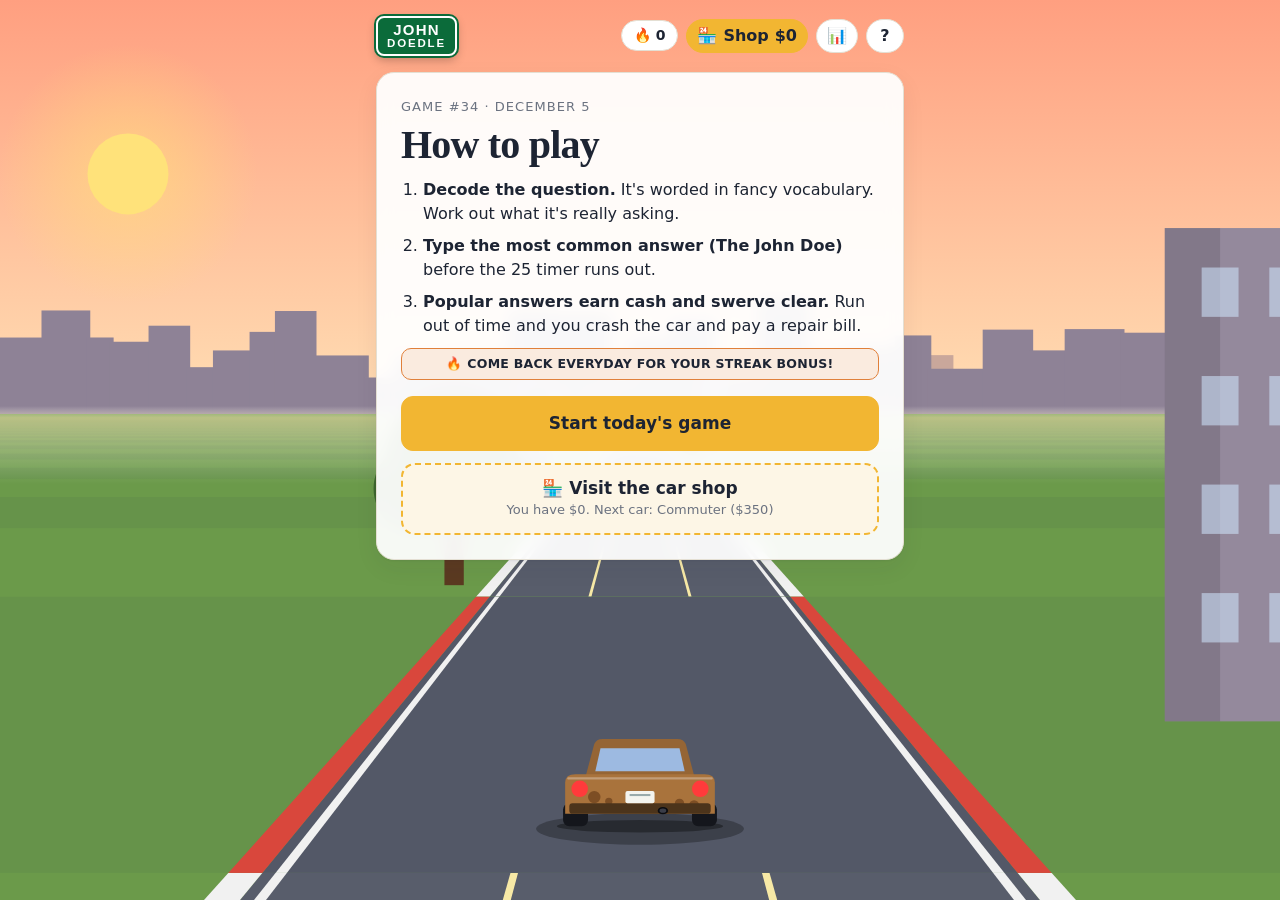
==== commit a022ffce: "End screen layout: two columns on a laptop (score + round by round | copy result, countdown, shop, s" ====
--- a/public/index.html
+++ b/public/index.html
@@ -95,35 +95,46 @@
       </div>
     </section>
 
-    <!-- RESULTS -->
-    <section id="results" class="card" hidden>
-      <p class="eyebrow" id="res-day"></p>
-      <div class="finale" id="finale" aria-live="polite">
-        <button class="mute-btn" id="mute-btn" type="button" aria-label="Sound on or off" title="Sound on or off">&#128266;</button>
-        <div class="finale-won">
-          <small id="finale-label">You won</small>
-          <div class="finale-amt" id="finale-amt"><span id="total">$0</span></div>
-          <div class="finale-sub" id="finale-sub">of $700 possible</div>
-          <div class="finale-pills" id="finale-pills"></div>
+    <!-- RESULTS: two columns on a laptop (score + round by round on the left, actions on the right), one column on a phone -->
+    <section id="results" class="results" hidden>
+      <div class="res-grid">
+        <div class="res-main">
+          <div class="card res-score">
+            <p class="eyebrow" id="res-day"></p>
+            <div class="finale" id="finale" aria-live="polite">
+              <button class="mute-btn" id="mute-btn" type="button" aria-label="Sound on or off" title="Sound on or off">&#128266;</button>
+              <div class="finale-won">
+                <small id="finale-label">You won</small>
+                <div class="finale-amt" id="finale-amt"><span id="total">$0</span></div>
+                <div class="finale-sub" id="finale-sub">of $700 possible</div>
+                <div class="finale-pills" id="finale-pills"></div>
+              </div>
+              <div class="finale-car" id="finale-car" hidden>
+                <div class="finale-car-svg" id="finale-car-svg"></div>
+                <div class="finale-chart" id="finale-chart" aria-hidden="true"></div>
+                <div class="finale-fx" id="finale-fx" aria-hidden="true"></div>
+                <div class="finale-status" id="finale-status"></div>
+              </div>
+              <div class="finale-line finale-cost" id="finale-cost" hidden></div>
+              <div class="finale-line finale-cost" id="finale-debt" hidden></div>
+            </div>
+            <p class="verdict after-part" id="verdict"></p>
+          </div>
+          <div class="card res-rounds after-part">
+            <div class="res-head"><h2>Round by round</h2><span class="res-head-note">7 questions</span></div>
+            <ol class="breakdown" id="breakdown"></ol>
+          </div>
         </div>
-        <div class="finale-car" id="finale-car" hidden>
-          <div class="finale-car-svg" id="finale-car-svg"></div>
-          <div class="finale-chart" id="finale-chart" aria-hidden="true"></div>
-          <div class="finale-fx" id="finale-fx" aria-hidden="true"></div>
-          <div class="finale-status" id="finale-status"></div>
-        </div>
-        <div class="finale-line finale-cost" id="finale-cost" hidden></div>
-        <div class="finale-line finale-cost" id="finale-debt" hidden></div>
-      </div>
-      <div class="after" id="after">
-        <p class="verdict" id="verdict"></p>
-        <button class="shop-cta" style="margin:0 0 16px" type="button" data-shop-cta><span class="shop-cta-t">&#127978; Visit the car shop</span><small class="shop-cta-s"></small></button>
-        <ol class="breakdown" id="breakdown"></ol>
-        <div class="actions">
-          <button class="btn primary" id="share">Copy result</button>
-          <span class="copied" id="copied" hidden>Copied!</span>
-        </div>
-        <p class="next-up">Next game in <b id="countdown">--:--:--</b></p>
+        <aside class="res-side">
+          <div class="card res-actions after-part">
+            <button class="btn primary big" id="share">Copy result</button>
+            <span class="copied" id="copied" hidden>Copied!</span>
+            <p class="next-up">Next game in <b id="countdown">--:--:--</b></p>
+          </div>
+          <button class="shop-cta after-part" type="button" data-shop-cta><span class="shop-cta-t">&#127978; Visit the car shop</span><small class="shop-cta-s"></small></button>
+          <div class="card res-streak after-part" id="res-streak"></div>
+          <div class="card res-stats after-part" id="res-stats"></div>
+        </aside>
       </div>
     </section>
 
--- a/public/styles.css
+++ b/public/styles.css
@@ -121,6 +121,7 @@
 .breakdown li { border: 1px solid var(--line); border-radius: 12px; padding: 12px 14px; }
 .row-top { display: flex; justify-content: space-between; gap: 12px; align-items: baseline; }
 .row-q { font-weight: 600; }
+.row-plain { color: var(--muted); font-size: 12.5px; font-style: italic; margin-top: 3px; line-height: 1.3; }
 .row-pts { font-weight: 700; font-variant-numeric: tabular-nums; white-space: nowrap; }
 .row-you { color: var(--muted); font-size: 14px; margin-top: 2px; }
 .row-top3 { color: var(--muted); font-size: 13px; margin-top: 6px; }
@@ -396,8 +397,10 @@
 .fx-bit { position: absolute; font-size: 20px; animation: fxFly 1.4s ease-out forwards; }
 @keyframes fxFly { 0% { opacity: 1; transform: translate(-50%, -50%) scale(.6); } 70% { opacity: 1; } 100% { opacity: 0; transform: translate(calc(-50% + var(--dx)), calc(-50% + var(--dy) + 60px)) rotate(var(--rot)) scale(1); } }
 .finale-won { position: relative; }
-.after { transition: opacity .6s; }
-.after.pending { opacity: 0; pointer-events: none; max-height: 0; overflow: hidden; }
+/* the parts after the score stay out of the way until the end-of-game animation has finished, then fade in */
+#results.pending .after-part { display: none; }
+#results:not(.pending) .after-part { animation: afterIn .6s ease both; }
+@keyframes afterIn { from { opacity: 0; transform: translateY(6px); } to { opacity: 1; transform: none; } }
 @media (prefers-reduced-motion: reduce) { .finale-amt.pop, .finale-car-svg.repairing svg, .wrench, .finale.flash::before { animation: none; } .fx-bit { display: none; } }
 
 /* results: pick a level to see its answers */
@@ -499,3 +502,59 @@
 
 /* the streak reminder under "How to play" on the start screen */
 .streak-line { margin: 8px 0 16px; padding: 7px 6px; border-radius: 10px; background: color-mix(in srgb, #e0803a 16%, var(--card)); border: 1px solid #e0803a; font: 900 clamp(7.6px, 2.5vw, 12.5px)/1.25 system-ui, -apple-system, sans-serif; letter-spacing: .02em; text-align: center; white-space: nowrap; overflow: hidden; }
+
+/* "Did you mean ...?" is shown as grey text in the answer bar; click the bar or press Enter to fill it in */
+#play #answer-form input.ghosting::placeholder, #answer-form input.ghosting::placeholder { color: #9ca3af; -webkit-text-fill-color: #9ca3af; font-style: normal; font-size: 13px; opacity: 1; white-space: nowrap; } /* solid grey; the id selector beats the cream placeholder rule above */
+#answer-form input.ghosting { cursor: pointer; }
+
+/* ===== end screen layout (Nov 18, 2026) =====
+   Laptop: two columns. Left: score card, then "Round by round". Right: copy-result + countdown, car shop, streak, stats.
+   Phone: one column in this order: score, copy-result + countdown, round by round, car shop, streak, stats. */
+#results.results { background: none; border: 0; box-shadow: none; padding: 0; }
+.res-grid { display: grid; gap: 14px; }
+.res-main, .res-side { display: contents; }
+.res-score { order: 1; }
+.res-actions { order: 2; }
+.res-rounds { order: 3; }
+.res-side > .shop-cta { order: 4; margin-top: 0; }
+.res-streak { order: 5; }
+.res-stats { order: 6; }
+.res-score .verdict { margin: 14px 0 0; font-size: 17px; }
+.res-head { display: flex; align-items: baseline; justify-content: space-between; gap: 12px; margin-bottom: 12px; }
+.res-head h2 { margin: 0; font-size: 22px; }
+.res-head-note { color: var(--muted); font-size: 13px; }
+.res-rounds .breakdown { margin: 0; }
+.btn.big { display: block; width: 100%; padding: 15px 18px; font-size: 18px; border-radius: 14px; }
+.res-actions { text-align: center; }
+.res-actions .copied { display: block; margin-top: 8px; }
+.res-actions .next-up { margin: 14px 0 0; font-size: 14px; }
+.res-actions .next-up b { display: block; margin-top: 2px; font: 700 28px Georgia, serif; letter-spacing: .02em; }
+.side-title { font: 800 17px system-ui, sans-serif; margin-bottom: 6px; }
+.side-text { margin: 0; color: var(--muted); font-size: 14px; line-height: 1.4; }
+.res-stats .stat-tiles { margin-top: 8px; }
+.side-more { width: 100%; margin-top: 12px; }
+
+/* round-by-round rows: number | question, plain English, your answer | level and points */
+.breakdown li.lvl-row { display: grid; grid-template-columns: 30px minmax(0, 1fr) auto; gap: 2px 12px; align-items: start; }
+.row-num { display: grid; place-items: center; width: 26px; height: 26px; border-radius: 50%; background: var(--bg); border: 1px solid var(--line); font: 700 13px system-ui, sans-serif; color: var(--muted); margin-top: 1px; }
+.row-main { min-width: 0; }
+.row-main .row-q { font-weight: 600; line-height: 1.35; }
+.row-main .row-you { font-weight: 700; color: var(--ink); margin-top: 6px; }
+.lvl-row .row-pts { text-align: right; }
+.lvl-row .row-best { grid-column: 2 / -1; }
+
+@media (max-width: 640px) {
+  /* on a phone the question gets the full width and the points sit underneath it */
+  .breakdown li.lvl-row { grid-template-columns: 28px minmax(0, 1fr); }
+  .lvl-row .row-pts { grid-column: 2; text-align: left; margin-top: 6px; }
+  .lvl-row .row-best { grid-column: 1 / -1; }
+}
+@media (min-width: 1000px) {
+  body.on-results .top, body.on-results main { max-width: 1160px; }
+  body.on-results main { padding: 0 24px 40px; }
+  .res-grid { grid-template-columns: minmax(0, 1.6fr) minmax(300px, 1fr); gap: 20px; align-items: start; }
+  .res-main, .res-side { display: flex; flex-direction: column; gap: 20px; min-width: 0; }
+  .res-side { position: sticky; top: 12px; }
+  .res-score, .res-actions, .res-rounds, .res-side > .shop-cta, .res-streak, .res-stats { order: 0; }
+  .res-score { padding: 28px 32px; }
+}
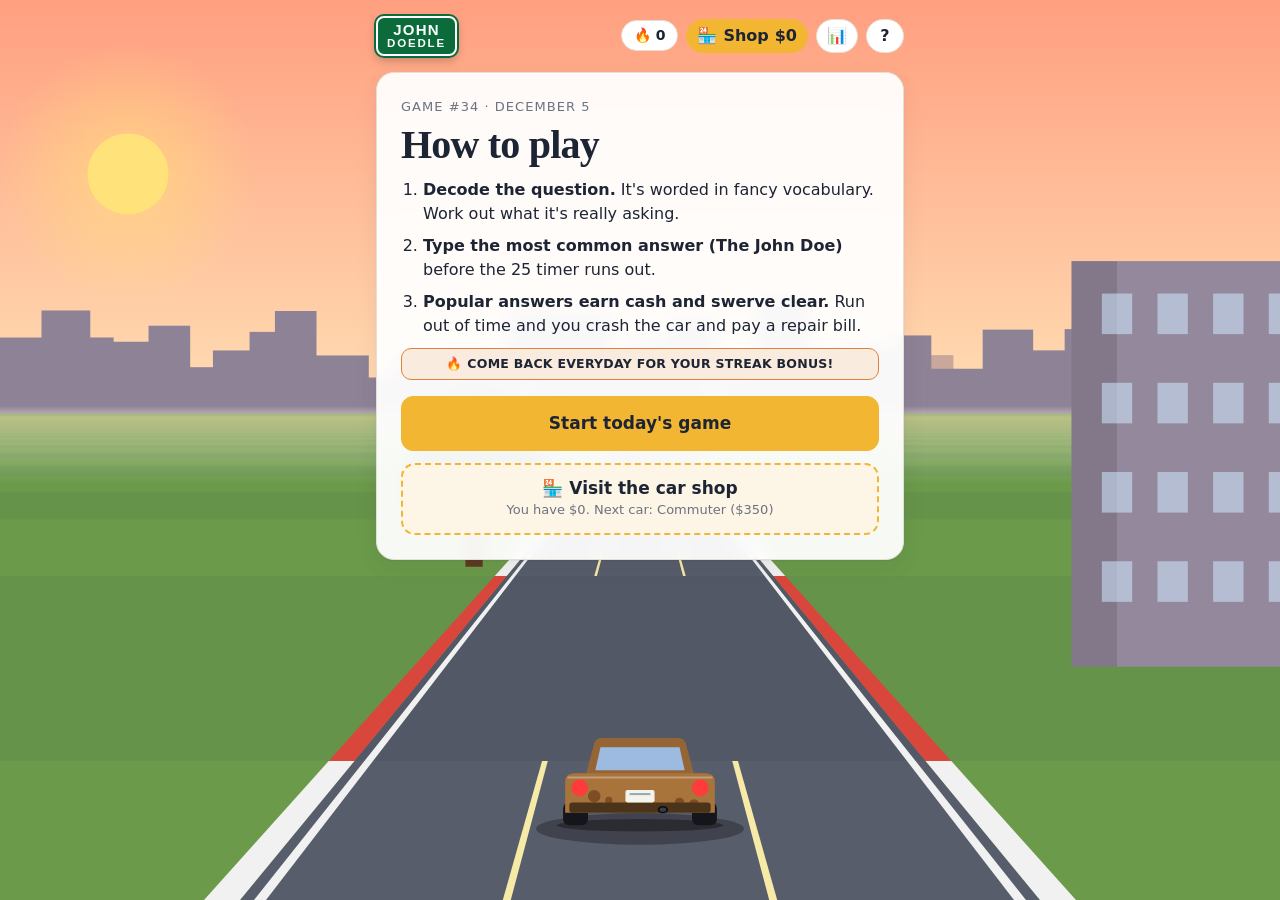
==== commit 518b5ee4: "End screen: graph fills its card, columns equal height, round by round as a 3-across tile grid under" ====
--- a/public/index.html
+++ b/public/index.html
@@ -98,32 +98,26 @@
     <!-- RESULTS: two columns on a laptop (score + round by round on the left, actions on the right), one column on a phone -->
     <section id="results" class="results" hidden>
       <div class="res-grid">
-        <div class="res-main">
-          <div class="card res-score">
-            <p class="eyebrow" id="res-day"></p>
-            <div class="finale" id="finale" aria-live="polite">
-              <button class="mute-btn" id="mute-btn" type="button" aria-label="Sound on or off" title="Sound on or off">&#128266;</button>
-              <div class="finale-won">
-                <small id="finale-label">You won</small>
-                <div class="finale-amt" id="finale-amt"><span id="total">$0</span></div>
-                <div class="finale-sub" id="finale-sub">of $700 possible</div>
-                <div class="finale-pills" id="finale-pills"></div>
-              </div>
-              <div class="finale-car" id="finale-car" hidden>
-                <div class="finale-car-svg" id="finale-car-svg"></div>
-                <div class="finale-chart" id="finale-chart" aria-hidden="true"></div>
-                <div class="finale-fx" id="finale-fx" aria-hidden="true"></div>
-                <div class="finale-status" id="finale-status"></div>
-              </div>
-              <div class="finale-line finale-cost" id="finale-cost" hidden></div>
-              <div class="finale-line finale-cost" id="finale-debt" hidden></div>
+        <div class="card res-score">
+          <p class="eyebrow" id="res-day"></p>
+          <div class="finale" id="finale" aria-live="polite">
+            <button class="mute-btn" id="mute-btn" type="button" aria-label="Sound on or off" title="Sound on or off">&#128266;</button>
+            <div class="finale-won">
+              <small id="finale-label">You won</small>
+              <div class="finale-amt" id="finale-amt"><span id="total">$0</span></div>
+              <div class="finale-sub" id="finale-sub">of $700 possible</div>
+              <div class="finale-pills" id="finale-pills"></div>
             </div>
-            <p class="verdict after-part" id="verdict"></p>
+            <div class="finale-car" id="finale-car" hidden>
+              <div class="finale-car-svg" id="finale-car-svg"></div>
+              <div class="finale-chart" id="finale-chart" aria-hidden="true"></div>
+              <div class="finale-fx" id="finale-fx" aria-hidden="true"></div>
+              <div class="finale-status" id="finale-status"></div>
+            </div>
+            <div class="finale-line finale-cost" id="finale-cost" hidden></div>
+            <div class="finale-line finale-cost" id="finale-debt" hidden></div>
           </div>
-          <div class="card res-rounds after-part">
-            <div class="res-head"><h2>Round by round</h2><span class="res-head-note">7 questions</span></div>
-            <ol class="breakdown" id="breakdown"></ol>
-          </div>
+          <p class="verdict after-part" id="verdict"></p>
         </div>
         <aside class="res-side">
           <div class="card res-actions after-part">
@@ -135,6 +129,10 @@
           <div class="card res-streak after-part" id="res-streak"></div>
           <div class="card res-stats after-part" id="res-stats"></div>
         </aside>
+        <div class="card res-rounds after-part">
+          <div class="res-head"><h2>Round by round</h2><span class="res-head-note">7 questions</span></div>
+          <ol class="breakdown" id="breakdown"></ol>
+        </div>
       </div>
     </section>
 
--- a/public/styles.css
+++ b/public/styles.css
@@ -508,17 +508,19 @@
 #answer-form input.ghosting { cursor: pointer; }
 
 /* ===== end screen layout (Nov 18, 2026) =====
-   Laptop: two columns. Left: score card, then "Round by round". Right: copy-result + countdown, car shop, streak, stats.
-   Phone: one column in this order: score, copy-result + countdown, round by round, car shop, streak, stats. */
+   Laptop: top row = score card (left) + side cards (right), both the same height; below, "Round by round" across the full width
+   as a grid of answer tiles (3 across). Phone: one column: score, copy-result + countdown, round by round, car shop, streak, stats. */
 #results.results { background: none; border: 0; box-shadow: none; padding: 0; }
 .res-grid { display: grid; gap: 14px; }
-.res-main, .res-side { display: contents; }
+.res-side { display: contents; }
 .res-score { order: 1; }
 .res-actions { order: 2; }
 .res-rounds { order: 3; }
 .res-side > .shop-cta { order: 4; margin-top: 0; }
 .res-streak { order: 5; }
 .res-stats { order: 6; }
+.res-score { display: flex; flex-direction: column; }
+.res-score .finale { margin-bottom: 0; }
 .res-score .verdict { margin: 14px 0 0; font-size: 17px; }
 .res-head { display: flex; align-items: baseline; justify-content: space-between; gap: 12px; margin-bottom: 12px; }
 .res-head h2 { margin: 0; font-size: 22px; }
@@ -534,27 +536,42 @@
 .res-stats .stat-tiles { margin-top: 8px; }
 .side-more { width: 100%; margin-top: 12px; }
 
-/* round-by-round rows: number | question, plain English, your answer | level and points */
-.breakdown li.lvl-row { display: grid; grid-template-columns: 30px minmax(0, 1fr) auto; gap: 2px 12px; align-items: start; }
-.row-num { display: grid; place-items: center; width: 26px; height: 26px; border-radius: 50%; background: var(--bg); border: 1px solid var(--line); font: 700 13px system-ui, sans-serif; color: var(--muted); margin-top: 1px; }
-.row-main { min-width: 0; }
+/* answer tiles: [number .... level and points] / question / plain English / your answer / see the answers */
+.breakdown { grid-template-columns: minmax(0, 1fr); }
+.breakdown li.lvl-row { display: grid; grid-template-columns: 30px minmax(0, 1fr); grid-template-areas: "num pts" "main main" "best best"; gap: 8px 10px; align-items: center; border-top-width: 3px; }
+.lvl-row-johndoe { border-top-color: var(--l-johndoe); } .lvl-row-joe { border-top-color: var(--l-joe); } .lvl-row-neighbor { border-top-color: var(--l-neighbor); }
+.lvl-row-stranger { border-top-color: var(--l-stranger); } .lvl-row-alien { border-top-color: var(--l-alien); } .lvl-row-imposter, .lvl-row-nothing { border-top-color: var(--l-nothing, #888); }
+.row-num { grid-area: num; display: grid; place-items: center; width: 26px; height: 26px; border-radius: 50%; background: var(--bg); border: 1px solid var(--line); font: 700 13px system-ui, sans-serif; color: var(--muted); }
+.row-main { grid-area: main; min-width: 0; }
 .row-main .row-q { font-weight: 600; line-height: 1.35; }
 .row-main .row-you { font-weight: 700; color: var(--ink); margin-top: 6px; }
-.lvl-row .row-pts { text-align: right; }
-.lvl-row .row-best { grid-column: 2 / -1; }
+.lvl-row .row-pts { grid-area: pts; justify-self: end; text-align: right; }
+.lvl-row .row-best { grid-area: best; margin-top: 2px; }
+.breakdown li.row-summary { display: flex; flex-direction: column; justify-content: center; align-items: center; text-align: center; gap: 2px; padding: 16px; border: 1px dashed var(--line); border-radius: 12px; background: color-mix(in srgb, var(--accent) 12%, transparent); }
+.sum-title { font: 800 13px system-ui, sans-serif; letter-spacing: .1em; text-transform: uppercase; color: var(--muted); }
+.sum-total { font: 700 44px/1.1 Georgia, serif; color: var(--good); }
+.sum-sub { color: var(--muted); font-size: 14px; }
+.sum-emoji { margin-top: 8px; font-size: 22px; letter-spacing: .1em; }
 
 @media (max-width: 640px) {
   /* on a phone the question gets the full width and the points sit underneath it */
-  .breakdown li.lvl-row { grid-template-columns: 28px minmax(0, 1fr); }
-  .lvl-row .row-pts { grid-column: 2; text-align: left; margin-top: 6px; }
-  .lvl-row .row-best { grid-column: 1 / -1; }
-}
+  .breakdown li.lvl-row { grid-template-columns: 28px minmax(0, 1fr); grid-template-areas: "num main" ". pts" "best best"; align-items: start; }
+  .lvl-row .row-pts { justify-self: start; text-align: left; }
+}
+@media (min-width: 641px) { .breakdown { grid-template-columns: repeat(2, minmax(0, 1fr)); } }
 @media (min-width: 1000px) {
   body.on-results .top, body.on-results main { max-width: 1160px; }
   body.on-results main { padding: 0 24px 40px; }
-  .res-grid { grid-template-columns: minmax(0, 1.6fr) minmax(300px, 1fr); gap: 20px; align-items: start; }
-  .res-main, .res-side { display: flex; flex-direction: column; gap: 20px; min-width: 0; }
-  .res-side { position: sticky; top: 12px; }
+  .res-grid { grid-template-columns: minmax(0, 1.6fr) minmax(300px, 1fr); gap: 20px; align-items: stretch; }
+  .res-side { display: flex; flex-direction: column; gap: 20px; min-width: 0; }
+  .res-side > .res-stats { flex: 1; display: flex; flex-direction: column; }
+  .res-side > .res-stats .stat-tiles { flex: 1; align-items: stretch; }
   .res-score, .res-actions, .res-rounds, .res-side > .shop-cta, .res-streak, .res-stats { order: 0; }
-  .res-score { padding: 28px 32px; }
-}
+  .res-rounds { grid-column: 1 / -1; padding: 24px 28px; }
+  .breakdown { grid-template-columns: repeat(3, minmax(0, 1fr)); gap: 14px; }
+  .breakdown li.row-summary { grid-column: span 2; }
+  .res-score { padding: 24px 28px; justify-content: space-between; }
+  /* the graph fills the card instead of floating in the middle of it */
+  .res-score .finale-car { max-width: 600px; }
+  .res-score .finale-car.graphing .finale-car-svg { height: auto; aspect-ratio: 320 / 166; }
+}
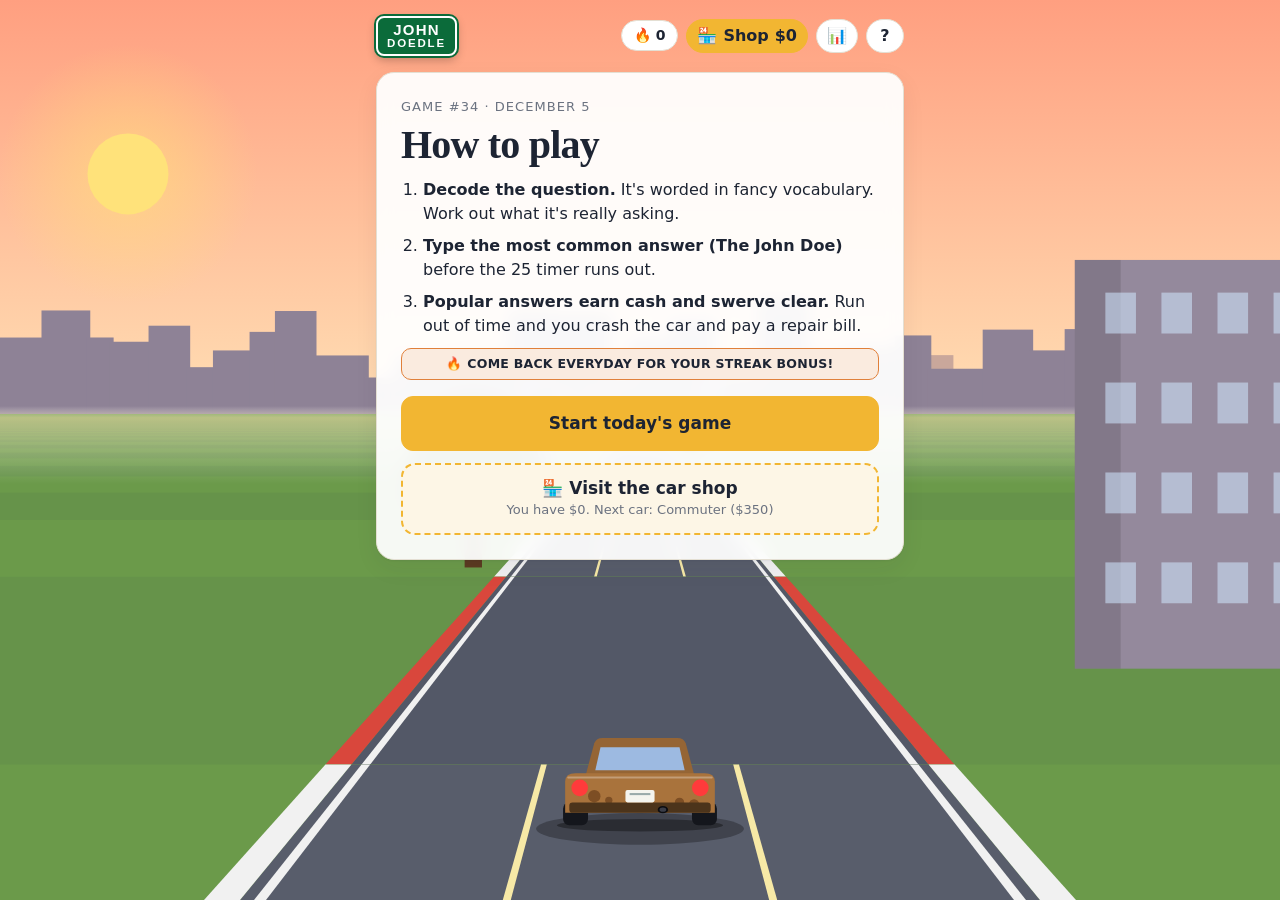
==== commit 1267f873: "Repair prices per crash: Alien $25, Stranger $50, Neighbor $100, Average Joe $200, John Doe $500 Co-" ====
--- a/public/index.html
+++ b/public/index.html
@@ -146,7 +146,7 @@
       <ol class="steps">
         <li><b>You get a question</b> on an exit sign, worded in fancy vocabulary (<em>Cite a savory garnish customarily strewn atop a baked, saucy disc of cheesy dough</em> means a pizza topping). Decode it first. The plain version is shown after you answer. A farm animal wanders onto the road far ahead, and it gets closer as the clock runs down. It gets bigger with every question.</li>
         <li><b>Type the answer most people would give</b> before it reaches you. Typos are forgiven.</li>
-        <li><b>Score anything and you swerve clear.</b> Only running out of time makes you crash into it: an answer that isn't one of the options just shakes off and you can keep trying. Every crash costs a repair bill that depends on your car's tier: $25 for the starter tier, then $199, $1,581, $7,488 and $35,460 for the top tier. When your run ends you watch your winnings roll in, then your car is repaired automatically and the bill comes out of your cash. If the bill is bigger than your cash, your cash goes negative and you owe it: pay it off within a week or your most valuable car is taken as collateral (never the starter car, and it doesn't matter which car you are driving) and your balance goes back to $0.</li>
+        <li><b>Score anything and you swerve clear.</b> Only running out of time makes you crash into it: an answer that isn't one of the options just shakes off and you can keep trying. Every crash costs a repair bill that depends on your car's tier: $25 for the starter tier, then $50, $100, $200 and $500 for the top tier. When your run ends you watch your winnings roll in, then your car is repaired automatically and the bill comes out of your cash. If the bill is bigger than your cash, your cash goes negative and you owe it: pay it off within a week or your most valuable car is taken as collateral (never the starter car, and it doesn't matter which car you are driving) and your balance goes back to $0.</li>
         <li><b>The more popular your answer, the more cash you earn.</b> Only the #1 answer (<em>pepperoni</em>) is a John Doe: $100. The next 3 are Average Joes ($85), the next 5 Neighbors ($60), the next 10 Strangers ($30). Every other answer on the list is an Alien: $10.</li>
         <li><b>Your cash adds up every day.</b> Spend it in the <b>Shop</b> (top right) on better cars. Cars are sorted by answer level: cheap starters are Aliens, and the absurd Midnight Monster Tractor is a John Doe.</li>
         <li><b>Every car boosts your winnings.</b> The car you have equipped adds a bonus to your total at the end of each round, from +1% for the first car up to +20,000% for the Big Green Tractor. The Midnight Monster Tractor gives no bonus: own it, finish 10 perfect games (7 out of 7 John Does) and you can reset to a new planet, keeping only the planet. Each planet adds +25% to all your winnings for good.</li>
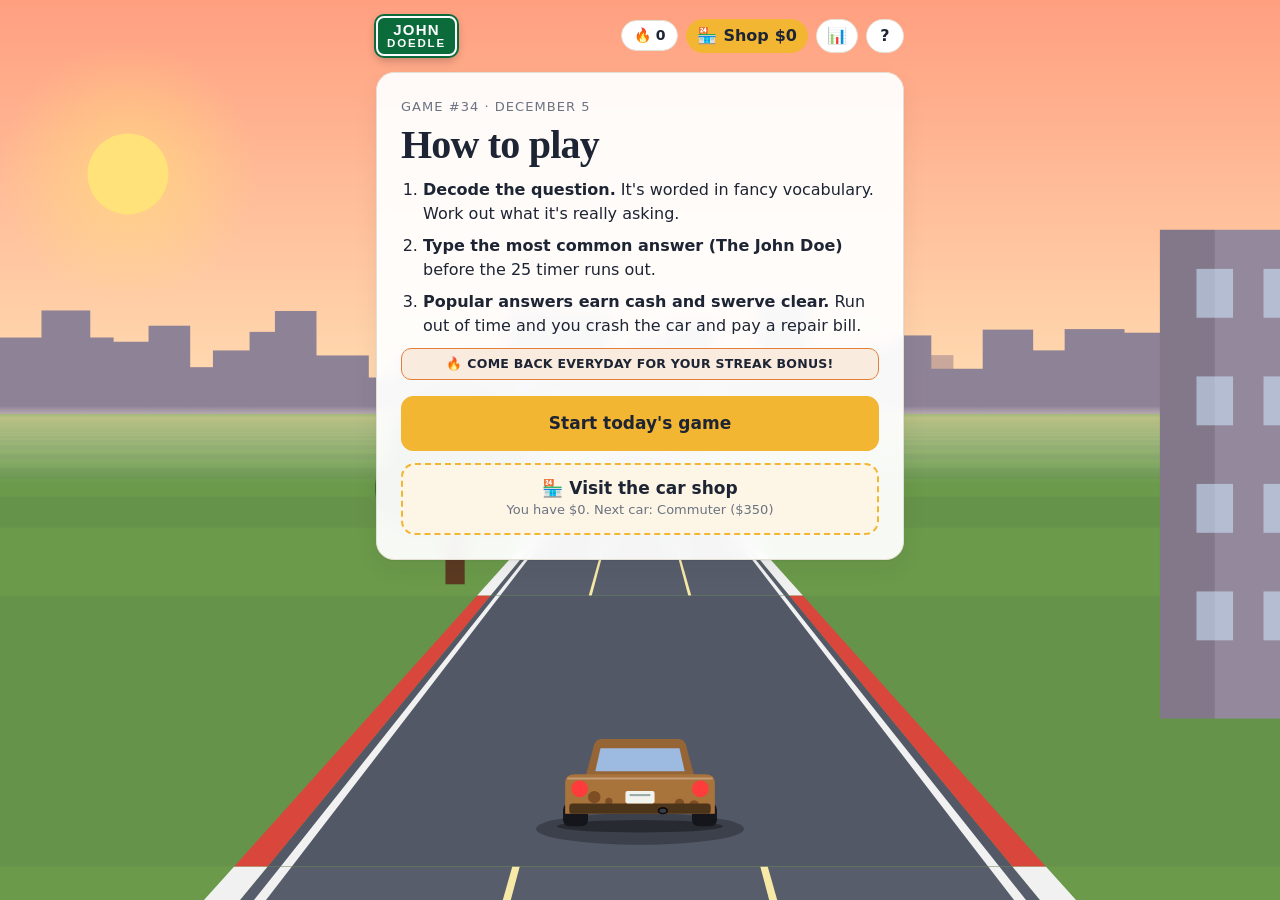
==== commit 7fd71d99: "End screen: personal leaderboard (today's score ranked against your earlier plays) Co-Authored-By: C" ====
--- a/public/index.html
+++ b/public/index.html
@@ -129,6 +129,7 @@
           <div class="card res-streak after-part" id="res-streak"></div>
           <div class="card res-stats after-part" id="res-stats"></div>
         </aside>
+        <div class="card res-board after-part" id="res-board"></div>
         <div class="card res-rounds after-part">
           <div class="res-head"><h2>Round by round</h2><span class="res-head-note">7 questions</span></div>
           <ol class="breakdown" id="breakdown"></ol>
--- a/public/styles.css
+++ b/public/styles.css
@@ -515,10 +515,11 @@
 .res-side { display: contents; }
 .res-score { order: 1; }
 .res-actions { order: 2; }
-.res-rounds { order: 3; }
-.res-side > .shop-cta { order: 4; margin-top: 0; }
-.res-streak { order: 5; }
-.res-stats { order: 6; }
+.res-board { order: 3; }
+.res-rounds { order: 4; }
+.res-side > .shop-cta { order: 5; margin-top: 0; }
+.res-streak { order: 6; }
+.res-stats { order: 7; }
 .res-score { display: flex; flex-direction: column; }
 .res-score .finale { margin-bottom: 0; }
 .res-score .verdict { margin: 14px 0 0; font-size: 17px; }
@@ -534,6 +535,8 @@
 .side-title { font: 800 17px system-ui, sans-serif; margin-bottom: 6px; }
 .side-text { margin: 0; color: var(--muted); font-size: 14px; line-height: 1.4; }
 .res-stats .stat-tiles { margin-top: 8px; }
+.board-big { font: 700 64px/1 Georgia, serif; margin: 2px 0 4px; }
+.res-board .side-text { font-size: 15px; }
 .side-more { width: 100%; margin-top: 12px; }
 
 /* answer tiles: [number .... level and points] / question / plain English / your answer / see the answers */
@@ -566,8 +569,10 @@
   .res-side { display: flex; flex-direction: column; gap: 20px; min-width: 0; }
   .res-side > .res-stats { flex: 1; display: flex; flex-direction: column; }
   .res-side > .res-stats .stat-tiles { flex: 1; align-items: stretch; }
-  .res-score, .res-actions, .res-rounds, .res-side > .shop-cta, .res-streak, .res-stats { order: 0; }
-  .res-rounds { grid-column: 1 / -1; padding: 24px 28px; }
+  .res-score, .res-actions, .res-board, .res-rounds, .res-side > .shop-cta, .res-streak, .res-stats { order: 0; }
+  .res-board, .res-rounds { grid-column: 1 / -1; padding: 24px 28px; }
+  .res-board { display: grid; grid-template-columns: minmax(200px, 280px) minmax(0, 1fr); gap: 8px 40px; align-items: center; }
+  .res-board .board { margin: 0; }
   .breakdown { grid-template-columns: repeat(3, minmax(0, 1fr)); gap: 14px; }
   .breakdown li.row-summary { grid-column: span 2; }
   .res-score { padding: 24px 28px; justify-content: space-between; }
@@ -575,3 +580,17 @@
   .res-score .finale-car { max-width: 600px; }
   .res-score .finale-car.graphing .finale-car-svg { height: auto; aspect-ratio: 320 / 166; }
 }
+
+/* personal leaderboard (in the stats card): today's score against your earlier plays */
+.board { list-style: none; margin: 10px 0 12px; padding: 0; display: grid; gap: 6px; }
+.board-row { display: grid; grid-template-columns: 34px 52px minmax(0, 1fr) auto; align-items: center; gap: 8px; padding: 6px 8px; border-radius: 10px; font-size: 14px; }
+.board-row.me { background: color-mix(in srgb, var(--accent) 22%, transparent); box-shadow: inset 0 0 0 1.5px var(--accent); font-weight: 700; }
+.board-rank { font: 800 13px system-ui, sans-serif; color: var(--muted); }
+.board-row.me .board-rank { color: var(--ink); }
+.board-day { color: var(--muted); font-size: 13px; }
+.board-row.me .board-day { color: var(--ink); }
+.board-bar { height: 8px; border-radius: 999px; background: var(--bg); overflow: hidden; }
+.board-bar i { display: block; height: 100%; border-radius: 999px; background: var(--good); }
+.board-row.me .board-bar i { background: var(--accent); }
+.board-score { font-variant-numeric: tabular-nums; }
+.board-gap { text-align: center; color: var(--muted); letter-spacing: .3em; line-height: 1; }
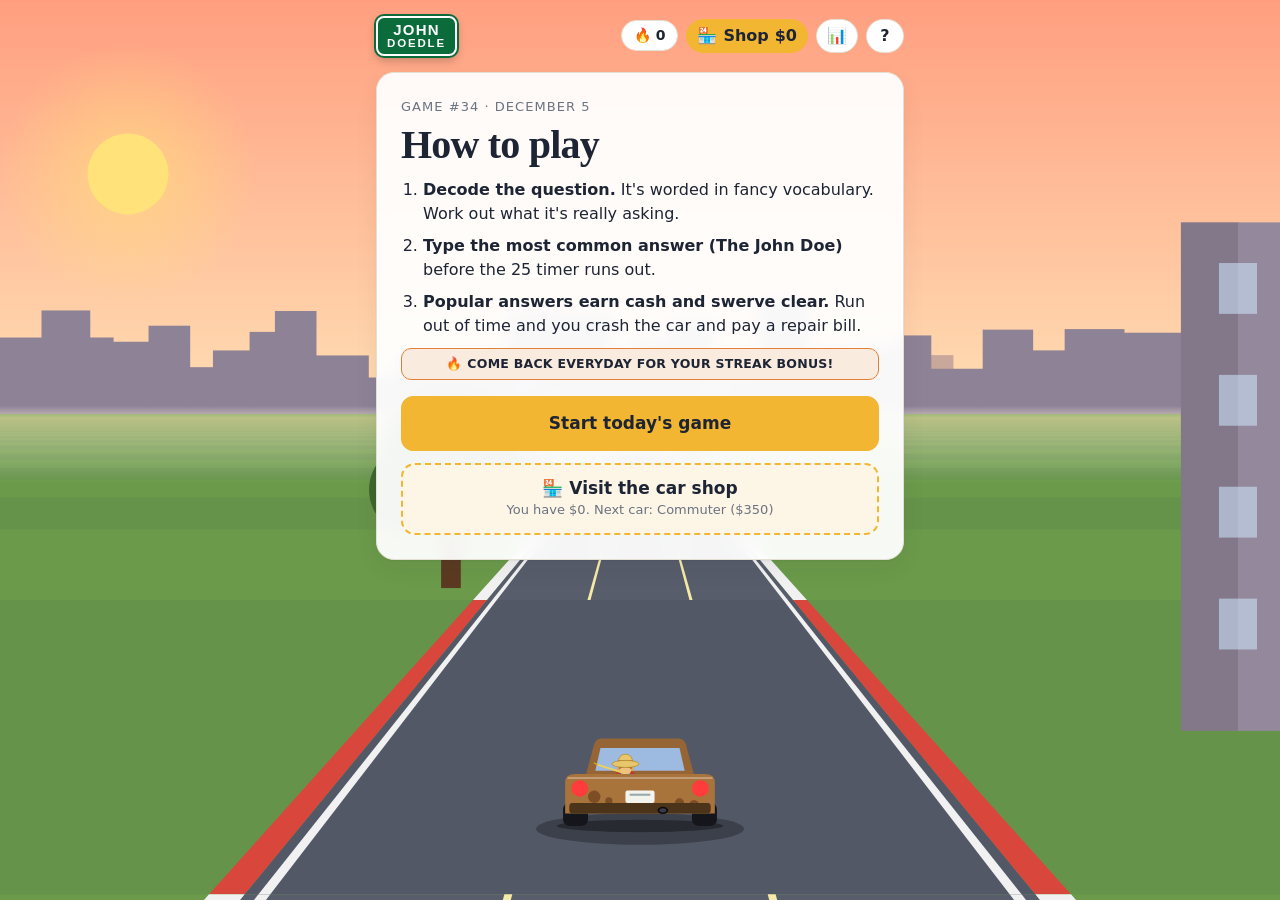
==== commit 38eeb26d: "Add Next Original: Big4dle card to the results screen Co-Authored-By: Claude Opus 5.5 <noreply@anthr" ====
--- a/public/index.html
+++ b/public/index.html
@@ -126,6 +126,12 @@
             <p class="next-up">Next game in <b id="countdown">--:--:--</b></p>
           </div>
           <button class="shop-cta after-part" type="button" data-shop-cta><span class="shop-cta-t">&#127978; Visit the car shop</span><small class="shop-cta-s"></small></button>
+          <a class="card next-original after-part" href="https://thedailystation.com/big4dle/">
+            <span class="no-k">Next Original</span>
+            <span class="no-n">Big4dle</span>
+            <span class="no-d">Hear the song. Name the team.</span>
+            <span class="no-go" aria-hidden="true">&#8594;</span>
+          </a>
           <div class="card res-streak after-part" id="res-streak"></div>
           <div class="card res-stats after-part" id="res-stats"></div>
         </aside>
--- a/public/styles.css
+++ b/public/styles.css
@@ -594,3 +594,18 @@
 .board-row.me .board-bar i { background: var(--accent); }
 .board-score { font-variant-numeric: tabular-nums; }
 .board-gap { text-align: center; color: var(--muted); letter-spacing: .3em; line-height: 1; }
+
+/* last tile of the round-by-round grid: what the day added to the wallet, and the buy-a-car button */
+.sum-math { display: flex; flex-wrap: wrap; justify-content: center; align-items: baseline; gap: 6px 10px; margin-top: 8px; font-size: 15px; }
+.sum-math span { color: var(--muted); }
+.sum-math b { font-size: 17px; }
+.sum-total.neg, .sum-math b.neg { color: var(--bad); }
+.sum-buy { margin-top: 14px; padding: 12px 22px; font-size: 16px; border-radius: 12px; }
+
+/* hand-off to the other Daily Station Original */
+.next-original{display:grid;grid-template-columns:1fr auto;align-items:center;column-gap:12px;text-decoration:none;color:inherit;border:1px solid color-mix(in srgb,var(--accent) 45%,transparent);background:linear-gradient(90deg,color-mix(in srgb,var(--accent) 16%,transparent),transparent),var(--card,#fff)}
+.next-original:hover{border-color:var(--accent)}
+.next-original .no-k{grid-column:1;font-size:11px;font-weight:700;letter-spacing:.08em;text-transform:uppercase;color:var(--accent)}
+.next-original .no-n{grid-column:1;font-size:17px;font-weight:700}
+.next-original .no-d{grid-column:1;font-size:13px;opacity:.75}
+.next-original .no-go{grid-column:2;grid-row:1/4;font-size:22px;color:var(--accent)}
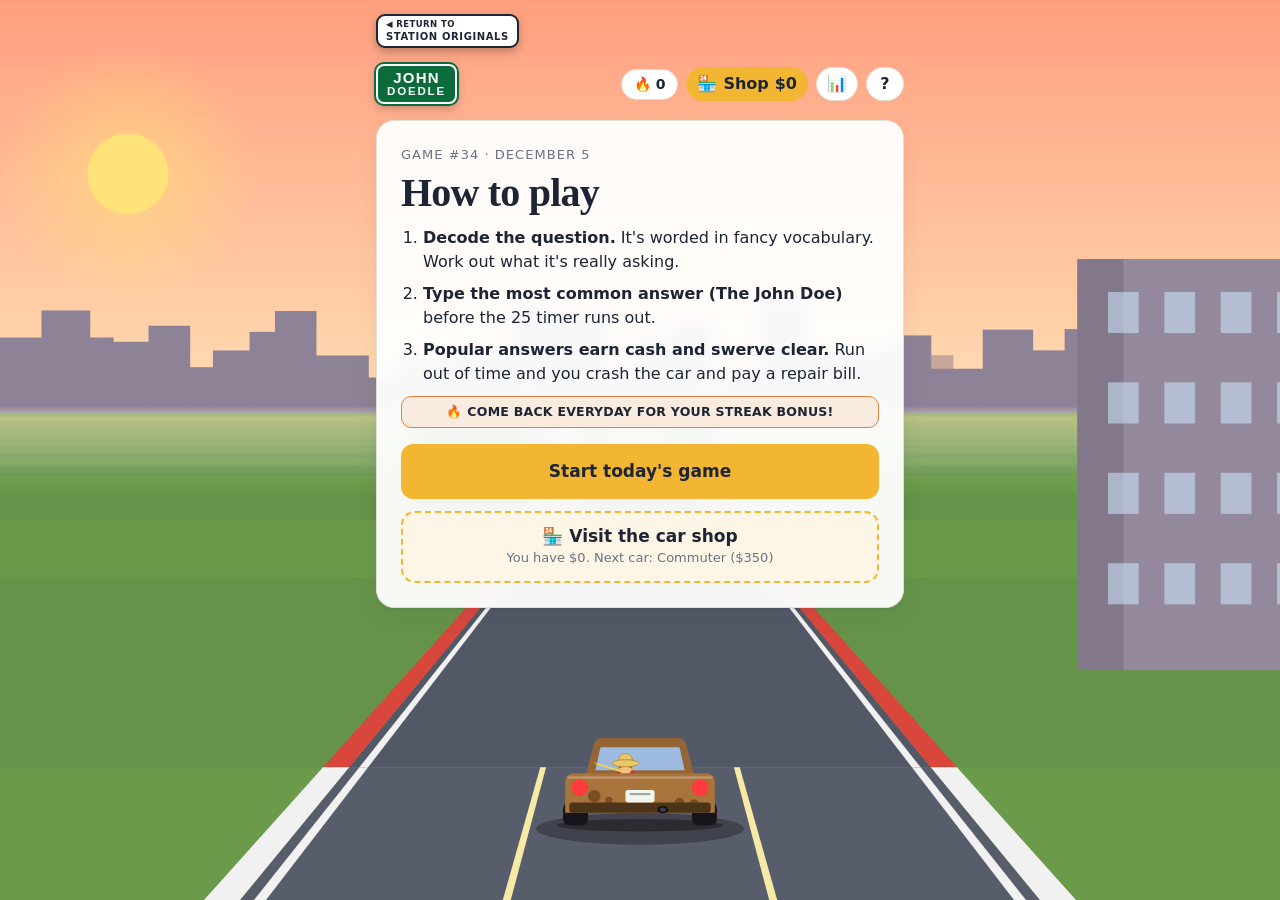
==== commit 9ad01e78: "Return to Station Originals button, identical to Big4dle, always shown Co-Authored-By: Claude Opus 5" ====
--- a/public/index.html
+++ b/public/index.html
@@ -29,12 +29,11 @@
   <!-- Full-screen driving scene (drawn by scene.js). Decorative, so hidden from screen readers. -->
   <div class="scene" id="scene" aria-hidden="true"></div>
 
+  <div class="origin"><a class="ds-back" href="https://thedailystation.com/originals" aria-label="Back to Station Originals"><span aria-hidden="true">&#9664; RETURN TO</span><span aria-hidden="true">STATION ORIGINALS</span></a></div>
   <header class="top">
     <a class="brand" href="./" aria-label="John Doedle home">
       <span class="brand-sign" aria-hidden="true"><b>JOHN</b><b>DOEDLE</b></span>
     </a>
-    <!-- Shown instead of the logo on the end screen, so players can go back to the hub without closing the app. -->
-    <a class="home-btn" id="home-btn" href="https://thedailystation.com/" hidden aria-label="Return to The Daily Station"><span aria-hidden="true">&#9664; RETURN TO</span><span aria-hidden="true">DAILY STATION</span></a>
     <div class="chips">
       <span class="chip" id="streak-chip" title="Days in a row you've finished">🔥 <b id="streak">0</b></span>
       <button class="chip chip-btn wallet" id="wallet-btn" type="button" aria-label="Car shop. Your cash is shown on the button." title="Car shop: spend your cash"><span aria-hidden="true">&#127978;</span><span class="shop-word">Shop</span><b id="wallet">$0</b><i class="dot" id="shop-dot" hidden aria-hidden="true"></i></button>
--- a/public/styles.css
+++ b/public/styles.css
@@ -609,3 +609,9 @@
 .next-original .no-n{grid-column:1;font-size:17px;font-weight:700}
 .next-original .no-d{grid-column:1;font-size:13px;opacity:.75}
 .next-original .no-go{grid-column:2;grid-row:1/4;font-size:22px;color:var(--accent)}
+
+/* Back to Station Originals: identical in every Daily Station Original (same markup and CSS in each game) */
+.ds-back{display:inline-flex;flex-direction:column;align-items:flex-start;gap:2px;padding:4px 8px;border-radius:9px;background:#fff;color:#1d2433;text-decoration:none;border:2px solid #1d2433;box-shadow:0 4px 10px rgba(0,0,0,.25);font:900 8.5px/1.1 system-ui,-apple-system,sans-serif;letter-spacing:.05em;white-space:nowrap;flex:none}
+.ds-back span+span{font-size:10px;letter-spacing:.06em}
+.ds-back:hover,.ds-back:focus-visible{background:#f2b632}
+.origin{position:relative;z-index:2;width:100%;box-sizing:border-box;max-width:560px;margin:0 auto;padding:10px 16px 0}
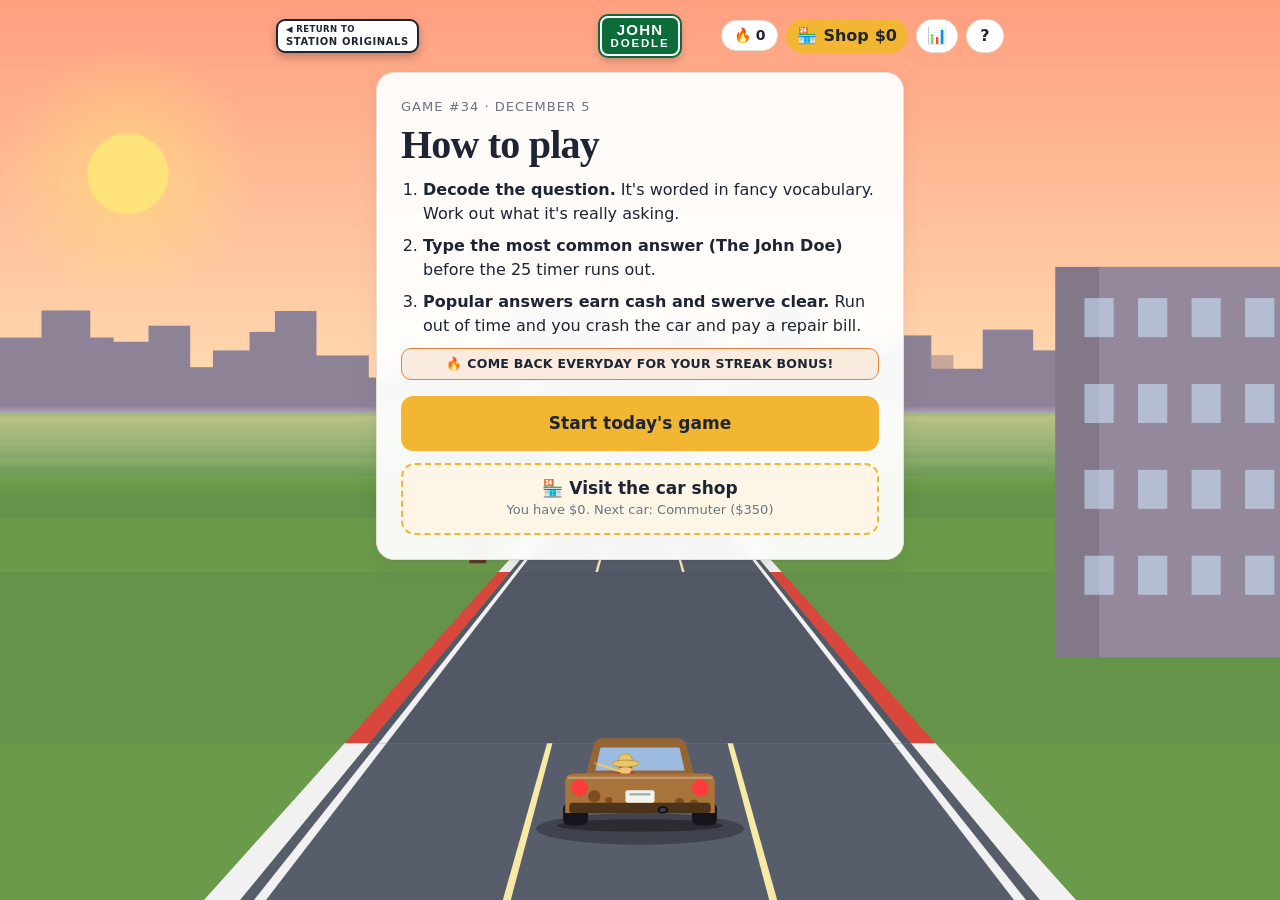
==== commit d4aa9c59: "Header in one ordered row; laptop end screen puts round-by-round beside the graph and the action car" ====
--- a/public/index.html
+++ b/public/index.html
@@ -29,8 +29,8 @@
   <!-- Full-screen driving scene (drawn by scene.js). Decorative, so hidden from screen readers. -->
   <div class="scene" id="scene" aria-hidden="true"></div>
 
-  <div class="origin"><a class="ds-back" href="https://thedailystation.com/originals" aria-label="Back to Station Originals"><span aria-hidden="true">&#9664; RETURN TO</span><span aria-hidden="true">STATION ORIGINALS</span></a></div>
   <header class="top">
+    <a class="ds-back" href="https://thedailystation.com/originals" aria-label="Back to Station Originals"><span aria-hidden="true">&#9664; RETURN TO</span><span aria-hidden="true">STATION ORIGINALS</span></a>
     <a class="brand" href="./" aria-label="John Doedle home">
       <span class="brand-sign" aria-hidden="true"><b>JOHN</b><b>DOEDLE</b></span>
     </a>
--- a/public/styles.css
+++ b/public/styles.css
@@ -615,3 +615,28 @@
 .ds-back span+span{font-size:10px;letter-spacing:.06em}
 .ds-back:hover,.ds-back:focus-visible{background:#f2b632}
 .origin{position:relative;z-index:2;width:100%;box-sizing:border-box;max-width:560px;margin:0 auto;padding:10px 16px 0}
+
+/* ===== header in one ordered row (Nov 19, 2026): Return to Station Originals (left), the sign (centre), cash and buttons (right).
+   On a phone: the return link on its own row, then the sign (left) and the buttons (right). ===== */
+.top { display: grid; grid-template-columns: auto 1fr; grid-template-areas: "back back" "brand chips"; align-items: center; row-gap: 10px; }
+.top .ds-back { grid-area: back; justify-self: start; }
+.top .brand { grid-area: brand; justify-self: start; }
+.top .chips { grid-area: chips; justify-self: end; }
+@media (min-width: 820px) {
+  .top { grid-template-columns: 1fr auto 1fr; grid-template-areas: "back brand chips"; max-width: 760px; row-gap: 0; }
+  .top .brand { justify-self: center; }
+  body.on-results .top { max-width: 1160px; }
+}
+/* laptop end screen: the question reveals sit beside the graph, the action cards run along the bottom */
+@media (min-width: 1000px) {
+  .res-grid { grid-template-columns: minmax(0, 1fr) minmax(0, 1.4fr); }
+  .res-score { grid-column: 1; grid-row: 1; }
+  .res-rounds { grid-column: 2; grid-row: 1 / 3; padding: 24px; }
+  .res-rounds .lvl-row .row-pts { font-size: 13px; white-space: normal; min-width: 0; line-height: 1.25; }
+  .res-rounds .breakdown { grid-template-columns: repeat(3, minmax(0, 1fr)); gap: 12px; }
+  .res-rounds .breakdown li.row-summary { grid-column: span 2; }
+  .res-side { grid-column: 1 / -1; grid-row: 3; display: grid; grid-template-columns: repeat(3, minmax(0, 1fr)); gap: 20px; align-items: stretch; }
+  .res-side > .res-stats { grid-column: span 2; }
+  .res-side > .shop-cta { margin: 0; }
+  .res-board { grid-column: 1; grid-row: 2; grid-template-columns: minmax(0, 1fr); padding: 24px; }
+}
